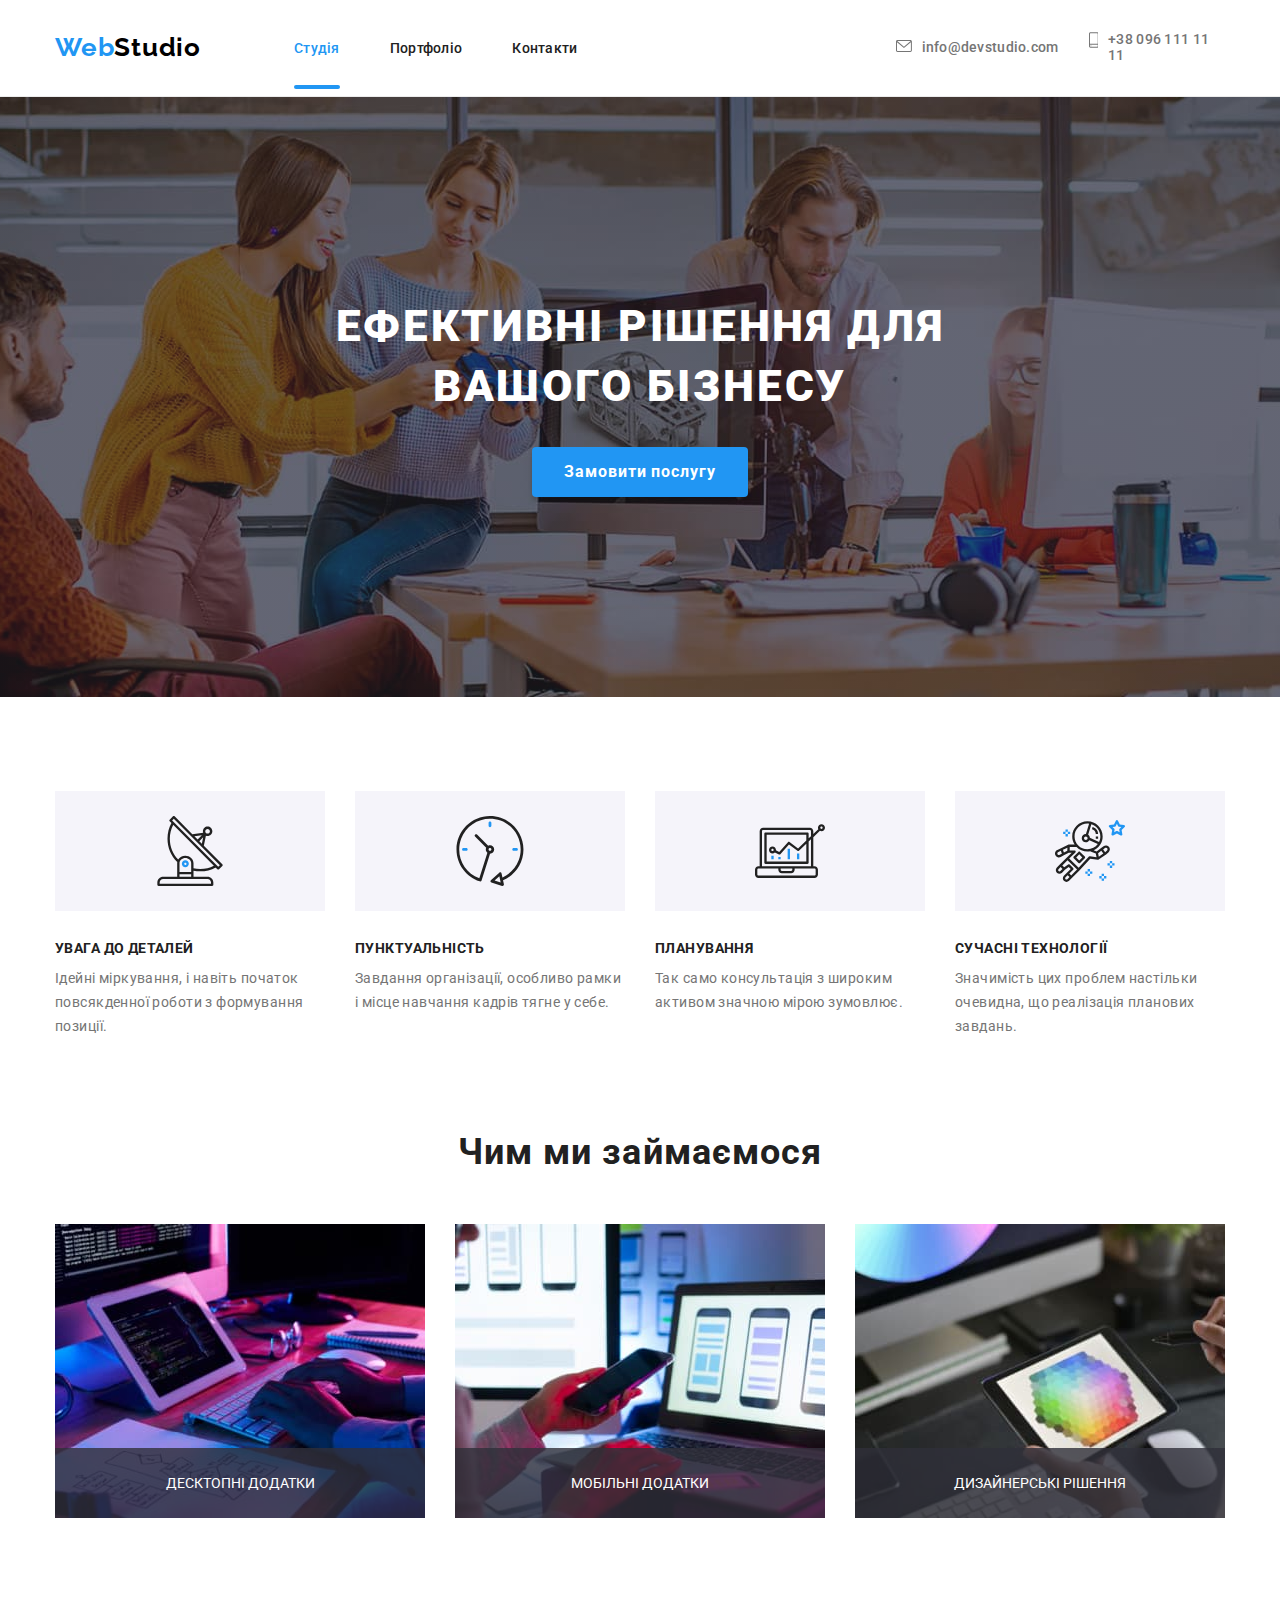
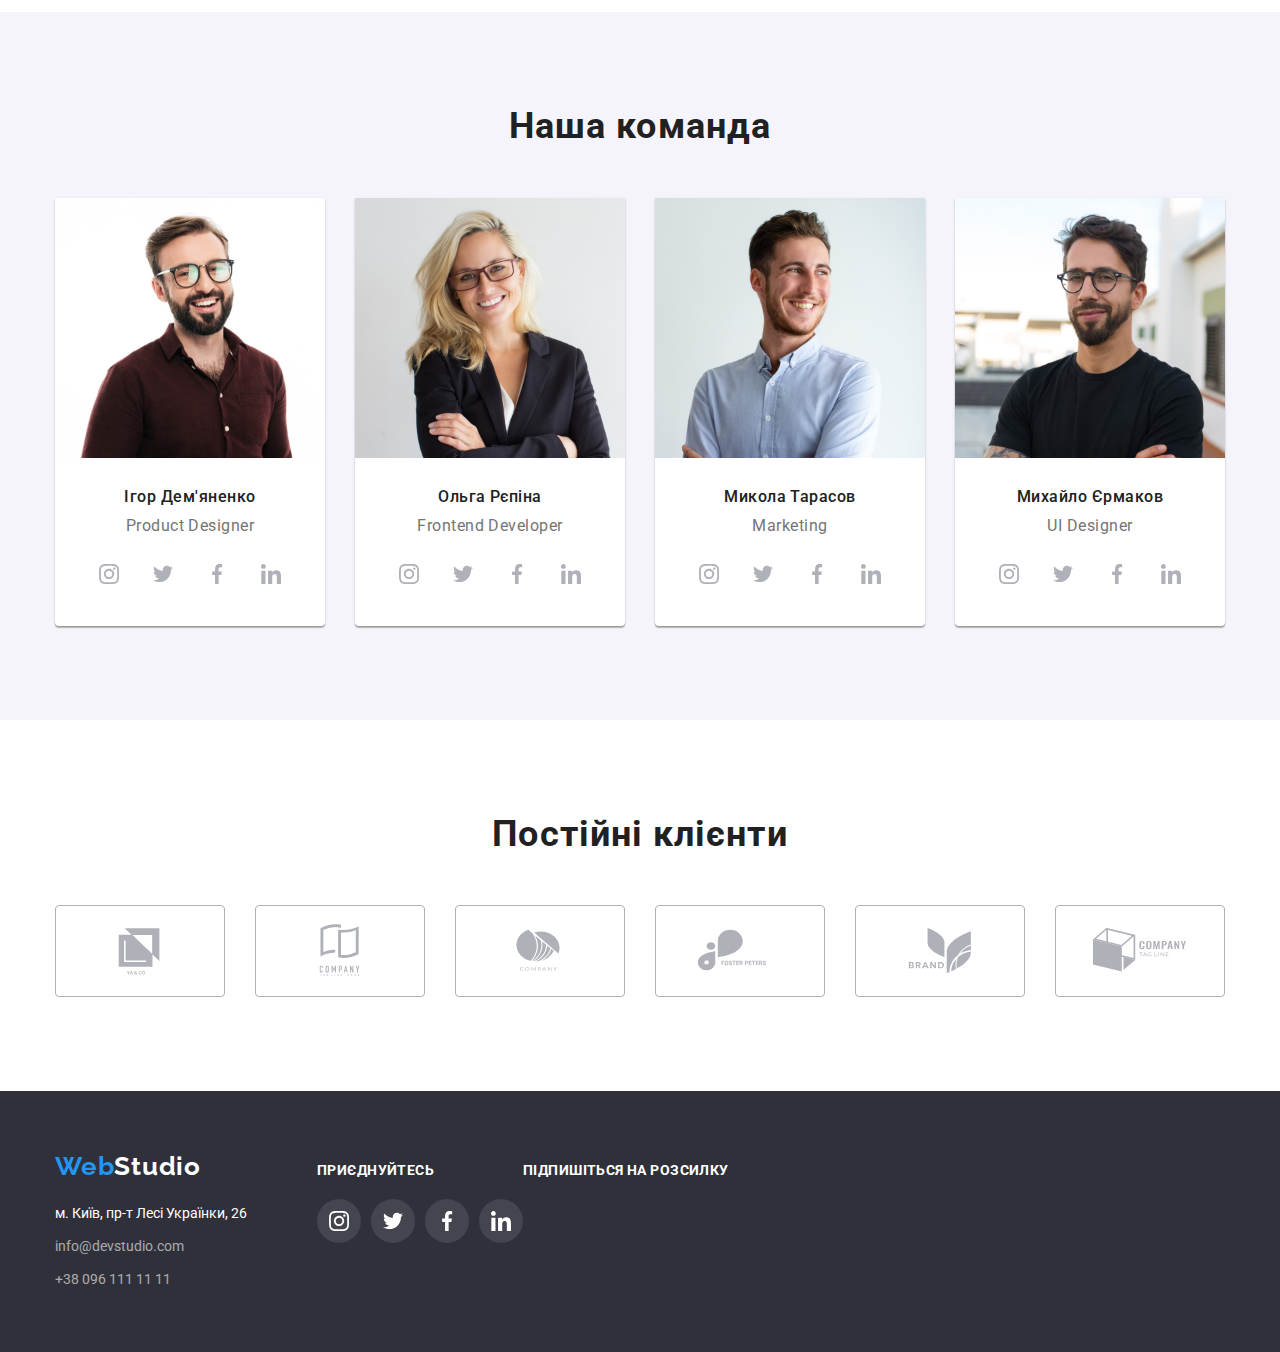
==== index.html @ 91694347 "Added form" ====
<!DOCTYPE html>
<html lang="en">
<head>
    <meta charset="UTF-8">
    <meta http-equiv="X-UA-Compatible" content="IE=edge">
    <meta name="viewport" content="width=device-width, initial-scale=1.0">
    <title>Document</title>
    <link href="https://fonts.googleapis.com/css2?family=Raleway:wght@700&family=Roboto:wght@400;500;700;900&display=swap" rel="stylesheet">
    <link rel="stylesheet" href="https://cdnjs.cloudflare.com/ajax/libs/modern-normalize/1.1.0/modern-normalize.min.css">
    <link rel="stylesheet" href="./css/styles.css">
</head>
<body>
    <!--Page header-->
    <header class="header">
    <div class="container">
<a class="logo" href="index.html"><span class="logotype" >Web</span>Studio</a>
<nav class="site-nav">
<ul class="list nav">
    <li><a class="link studio current" href="index.html">Студія</a></li>
    <li><a class="link portfolio" href="./portfolio.html">Портфоліо</a></li>
    <li><a class="link contacts" href="#">Контакти</a></li>
</ul> 
</nav>

<ul class="list auth-nav">
    <li class="envelope">
    <a class="item link-mail" href="mailto:info@devstudio.com">
        <svg class="icon-envelope" width="16" height="12">
            <use href="./images/icons.svg#icon-envelope" ></use>
        </svg>
        info@devstudio.com
    </a>    
    </li>

    <li class="smartphone">
        <a class="item link-tel" href="tel:+380961111111">
        <svg class="icon-smartphone" width="10" height="16">
            <use href="./images/icons.svg#icon-smartphone" ></use>
        </svg>
        +38 096 111 11 11
        </a>
    </li>  
</ul> 
    </div>
    </header>

<!--Main-->
<main>
<!--Block hero-->
<section class="section-hero">
<div class="container">
    <div class="hero-wrapper">
<h1 class="title">Ефективні рішення для вашого бізнесу</h1>
<button class="button-hero button" type="button" data-modal-open>Замовити послугу</button>

<div class="backdrop is-hidden" data-modal>
    <div class="modal">
        <button class="close-modal" data-modal-close>
        <svg class="icon-close" width="11" height="11">
            <use href="./images/icons.svg#icon-close"></use>
        </svg>
        </button>

        <form class="form-modal">
        <p class="title-modal">Залиште свої дані, ми вам передзвонимо</p>
    <label for="name">Ім'я</label>
    <input type="text" name="name" id="name">

    <label for="phone">Телефон</label>
    <input type="tel" name="phone" id="phone">

    <label for="mail">Пошта</label>
    <input type="email" name="mail" id="mail">

    <label for="comment">Коментар</label>
    <textarea name="comment" id="comment" placeholder="Введіть текст"></textarea>

    <div class="checkbox">
    <input class="checkbox-mark" type="checkbox" name="agreement" id="agreement">
    <label class="checkbox-label" for="agreement">Погоджуюся з розсилкою та приймаю <a href="#">Умови договору</a></label>
    </div>

        <button class="button-modal" type="submit">Відправити</button>
        </form>
    </div>
</div>

    </div>
</div>
</section>

<!--Сriterion-->
<section class="section-criterion section">
    <div class="container">
<h2 class="subject hide">Критерії ведення ефективного бізнесу</h2>

<ul class="list flex criterion">
<li class="criterion-list">
    <div class="criterion-icons">
        <svg class="icon-antenna" width="70" height="70">
            <use href="./images/icons.svg#icon-antenna"></use>
        </svg>
    </div>
 <h3 class="heading">УВАГА ДО ДЕТАЛЕЙ</h3>
 <p class="heading-text">Ідейні міркування, і навіть початок повсякденної роботи з формування позиції.</p>
</li>

<li>
    <div class="criterion-icons">
        <svg class="icon-clock" width="70" height="70">
            <use href="./images/icons.svg#icon-clock"></use>
        </svg>
    </div>
 <h3 class="heading">ПУНКТУАЛЬНІСТЬ</h3>
 <p class="heading-text">Завдання організації, особливо рамки і місце навчання кадрів тягне у себе.</p>
</li>

<li>
    <div class="criterion-icons">
        <svg class="icon-diagram" width="70" height="70">
            <use href="./images/icons.svg#icon-diagram"></use>
        </svg>
    </div>
 <h3 class="heading">ПЛАНУВАННЯ</h3>
 <p class="heading-text">Так само консультація з широким активом значною мірою зумовлює.</p>
</li>

<li>
    <div class="criterion-icons">
        <svg class="icon-astronaut" width="70" height="70">
            <use href="./images/icons.svg#icon-astronaut"></use>
        </svg>
    </div>
 <h3 class="heading">СУЧАСНІ ТЕХНОЛОГІЇ</h3>
 <p class="heading-text">Значимість цих проблем настільки очевидна, що реалізація планових завдань.</p>
</li>
</ul>
    </div>
</section>

<!--Function-->
<section class="function-section section">
    <div class="container function">
<h2 class="caption">Чим ми займаємося</h2>
<ul class="list flex">
<li class="function-item">
<img class="card" src="./images/img1.jpg" alt="Someone is typing on the keyboard with both hands" width="370" height="294">
<p class="function-text">Десктопні додатки</p>
</li>

<li class="function-item">
<img class="card" src="./images/img2.jpg" alt="Someone is holding a phone in his left hand" width="370" height="294">
<p class="function-text">Мобільні додатки</p>
</li>

<li class="function-item">
<img class="card" src="./images/img3.jpg" alt="Someone is holding a map-board in his left hand, and a pen in his right hand" width="370" height="294">
<p class="function-text">Дизайнерські рішення</p>
</li>
</ul>
    </div>
</section>

<!--Command-->
<section class="section-command section">
    <div class="container">
<h2 class="caption">Наша команда</h2> 
<ul class="list flex ">
<li class="item border-card">
<img class="card-caption" src="./images/img4.jpg" alt="A smiling man wearing glasses, wearing a dark shirt" width="270" height="260">
    <h3 class="caption-list">Ігор Дем'яненко</h3>
<p class="caption-text">Product Designer</p>
<ul class="networks-list" >
    <li class="network">
        <a class="icon" href="#" target="_blank" rel="noopener noreferrer nofollow" aria-label="Instagram">
        <svg class="icon-instagram" width="20" height="20">
            <use href="./images/icons.svg#icon-instagram"></use>
        </svg>
        </a>
    </li>

    <li class="network">
        <a class="icon" href="#" target="_blank" rel="noopener noreferrer nofollow" aria-label="Twitter">
        <svg class="icon-twitter" width="20" height="20">
            <use href="./images/icons.svg#icon-twitter"></use>
        </svg>
        </a>
    </li>

        <li class="network">
        <a class="icon" href="#" target="_blank" rel="noopener noreferrer nofollow" aria-label="Facebook">
        <svg class="icon-facebook" width="20" height="20">
            <use href="./images/icons.svg#icon-facebook"></use>
        </svg>
        </a>
    </li>

        <li class="network">
        <a class="icon" href="#" target="_blank" rel="noopener noreferrer nofollow" aria-label="Linkedin">
        <svg class="icon-linkedin" width="20" height="20">
            <use href="./images/icons.svg#icon-linkedin"></use>
        </svg>
        </a>
    </li>
</ul>

</li>
<li class="item border-card">
<img class="card-caption" src="./images/img5.jpg" alt="A smiling woman in glasses, wearing a black suit" width="270" height="260">
    <h3 class="caption-list">Ольга Рєпіна</h3>
<p class="caption-text">Frontend Developer</p>
<ul class="networks-list" >
    <li class="network">
        <a class="icon" href="#" target="_blank" rel="noopener noreferrer nofollow" aria-label="Instagram">
        <svg class="icon-instagram" width="20" height="20">
            <use href="./images/icons.svg#icon-instagram"></use>
        </svg>
        </a>
    </li>

    <li class="network">
        <a class="icon" href="#" target="_blank" rel="noopener noreferrer nofollow" aria-label="Twitter">
        <svg class="icon-twitter" width="20" height="20">
            <use href="./images/icons.svg#icon-twitter"></use>
        </svg>
        </a>
    </li>

        <li class="network">
        <a class="icon" href="#" target="_blank" rel="noopener noreferrer nofollow" aria-label="Facebook">
        <svg class="icon-facebook" width="20" height="20">
            <use href="./images/icons.svg#icon-facebook"></use>
        </svg>
        </a>
    </li>

        <li class="network">
        <a class="icon" href="#" target="_blank" rel="noopener noreferrer nofollow" aria-label="Linkedin">
        <svg class="icon-linkedin" width="20" height="20">
            <use href="./images/icons.svg#icon-linkedin"></use>
        </svg>
        </a>
    </li>
</ul>
</li>

<li class="item border-card">
<img class="card-caption" src="./images/img6.jpg" alt="A smiling man wearing a light shirt" width="270" height="260">
    <h3 class="caption-list">Микола Тарасов</h3>
<p class="caption-text">Marketing</p>
<ul class="networks-list" >
    <li class="network">
        <a class="icon" href="#" target="_blank" rel="noopener noreferrer nofollow" aria-label="Instagram">
        <svg class="icon-instagram" width="20" height="20">
            <use href="./images/icons.svg#icon-instagram"></use>
        </svg>
        </a>
    </li>

    <li class="network">
        <a class="icon" href="#" target="_blank" rel="noopener noreferrer nofollow" aria-label="Twitter">
        <svg class="icon-twitter" width="20" height="20">
            <use href="./images/icons.svg#icon-twitter"></use>
        </svg>
        </a>
    </li>

        <li class="network">
        <a class="icon" href="#" target="_blank" rel="noopener noreferrer nofollow" aria-label="Facebook">
        <svg class="icon-facebook" width="20" height="20">
            <use href="./images/icons.svg#icon-facebook"></use>
        </svg>
        </a>
    </li>

        <li class="network">
        <a class="icon" href="#" target="_blank" rel="noopener noreferrer nofollow" aria-label="Linkedin">
        <svg class="icon-linkedin" width="20" height="20">
            <use href="./images/icons.svg#icon-linkedin"></use>
        </svg>
        </a>
    </li>
</ul>
</li>

<li class="item border-card">
<img class="card-caption" src="./images/img7.jpg" alt="A smiling man in glasses, wearing a dark T-shirt" width="270" height="260">
    <h3 class="caption-list">Михайло Єрмаков</h3>
<p class="caption-text">UI Designer</p>
<ul class="networks-list" >
    <li class="network">
        <a class="icon" href="#" target="_blank" rel="noopener noreferrer nofollow" aria-label="Instagram">
        <svg class="icon-instagram" width="20" height="20">
            <use href="./images/icons.svg#icon-instagram"></use>
        </svg>
        </a>
    </li>

    <li class="network">
        <a class="icon" href="#" target="_blank" rel="noopener noreferrer nofollow" aria-label="Twitter">
        <svg class="icon-twitter" width="20" height="20">
            <use href="./images/icons.svg#icon-twitter"></use>
        </svg>
        </a>
    </li>

        <li class="network">
        <a class="icon" href="#" target="_blank" rel="noopener noreferrer nofollow" aria-label="Facebook">
        <svg class="icon-facebook" width="20" height="20">
            <use href="./images/icons.svg#icon-facebook"></use>
        </svg>
        </a>
    </li>

        <li class="network">
        <a class="icon" href="#" target="_blank" rel="noopener noreferrer nofollow" aria-label="Linkedin">
        <svg class="icon-linkedin" width="20" height="20">
            <use href="./images/icons.svg#icon-linkedin"></use>
        </svg>
        </a>
    </li>
</ul>
</li>
</ul>
    </div>
</section>

<!-- Clients -->
<section class="section-clients section">
    <div class="container">
        <h2 class="caption">Постійні клієнти</h2>
        <ul class="clients-list">
            <li class="clients-item">
                <a href="#" class="clients" target="_blank" rel="noopener noreferrer nofollow" aria-label="Logo">
        <svg class="Logo1" width="106" height="60">
            <use href="./images/icons.svg#icon-Logo1"></use>
        </svg>
                </a>
            </li>

            <li class="clients-item">
                <a href="#" class="clients" target="_blank" rel="noopener noreferrer nofollow" aria-label="Logo">
        <svg class="Logo2" width="106" height="60">
            <use href="./images/icons.svg#icon-Logo2"></use>
        </svg>
                </a>
            </li>

            <li class="clients-item">
                <a href="#" class="clients" target="_blank" rel="noopener noreferrer nofollow" aria-label="Logo">
        <svg class="Logo2" width="106" height="60">
            <use href="./images/icons.svg#icon-Logo3"></use>
        </svg>
                </a>
            </li>

            <li class="clients-item">
                <a href="#" class="clients" target="_blank" rel="noopener noreferrer nofollow" aria-label="Logo">
        <svg class="Logo4" width="106" height="60">
            <use href="./images/icons.svg#icon-Logo4"></use>
        </svg>
                </a>
            </li>

            <li class="clients-item">
                <a href="#" class="clients" target="_blank" rel="noopener noreferrer nofollow" aria-label="Logo">
        <svg class="Logo5" width="106" height="60">
            <use href="./images/icons.svg#icon-Logo5"></use>
        </svg>
                </a>
            </li>

            <li class="clients-item">
                <a href="#" class="clients" target="_blank" rel="noopener noreferrer nofollow" aria-label="Logo">
        <svg class="Logo6" width="106" height="60">
            <use href="./images/icons.svg#icon-Logo6"></use>
        </svg>
                </a>
            </li>
        </ul>
    </div>
</section>
</main>

<!--Footer-->
<footer class="footer">
    <div class="container">
        <div class="info">
    <a class="logo-footer" href="index.html"><span class="logotype">Web</span>Studio</a>
    <ul class="list footer">
<li><a class="link-footer address" href="#" target="_blank" rel="noopener noreferrer nofollow">м. Київ, пр-т Лесі Українки, 26</a></li>
<li><a class="link-footer" href="#">info@devstudio.com</a></li>
<li><a class="link-footer" href="#">+38 096 111 11 11</a></li>
    </ul>
        </div>

        <div class="footer-networks">
        <p class="text">Приєднуйтесь</p>
        <ul class="networks-list" >
    <li class="network">
        <a class="icon-footer" href="#" target="_blank" rel="noopener noreferrer nofollow" aria-label="Instagram">
        <svg class="icon-instagram" width="20" height="20">
            <use href="./images/icons.svg#icon-instagram"></use>
        </svg>
        </a>
    </li>

    <li class="network">
        <a class="icon-footer" href="#" target="_blank" rel="noopener noreferrer nofollow" aria-label="Twitter">
        <svg class="icon-twitter" width="20" height="20">
            <use href="./images/icons.svg#icon-twitter"></use>
        </svg>
        </a>
    </li>

    <li class="network">
        <a class="icon-footer" href="#" target="_blank" rel="noopener noreferrer nofollow" aria-label="Facebook">
        <svg class="icon-facebook" width="20" height="20">
            <use href="./images/icons.svg#icon-facebook"></use>
        </svg>
        </a>
    </li>

    <li class="network">
        <a class="icon-footer" href="#" target="_blank" rel="noopener noreferrer nofollow" aria-label="Linkedin">
        <svg class="icon-linkedin" width="20" height="20">
            <use href="./images/icons.svg#icon-linkedin"></use>
        </svg>
        </a>
    </li>
</ul>
        </div>

        <div class="footer-form">
        <p class="text">Підпишіться на розсилку</p>
        </div>

    </div>
</footer>
<script src="./js/modal.js"></script>

</body>
</html>
---- css/styles.css ----
:root {
  --main-font: 'Roboto', sans-serif;
  --secondary-font: 'Raleway', sans-serif;
  --main-color: #212121;
  --secondary-color: #757575;
  --third-color: #F5F4FA;
  --fourth-color: #F5F5F5;;
  --accent-color: #ffffff;
  --adress-color: rgba(255, 255, 255, 0.6);
  --nav-color: #2196f3;
  --icons-color: #AFB1B8;
}

body {
  margin: 0;
  color: var(--main-color);
  font-family: var(--main-font);
}

h1,
h2,
h3,
h4,
h5,
h6 {
  margin: 0;
}

p {
  margin: 0;
}

ul {
  list-style: none;
  padding: 0;
  margin: 0;
}

a {
  text-decoration: none;
  color: inherit;
}

address {
  font-style: normal;
}

img {
  display: block;
  max-width: 100%;
  height: auto;
}

button {
  font-family: inherit;
  padding: 0;
  margin: 0;
  border: 0;
}

.hide {
  position: absolute;
  white-space: nowrap;
  width: 1px;
  height: 1px;
  overflow: hidden;
  border: 0;
  padding: 0;
  clip: rect(0 0 0 0);
  clip-path: inset(50%);
  margin: -1px;
}

.section {
  padding-top: 94px;
  padding-bottom: 94px;
}

.container {
  width: 1200px;
  margin: 0 auto;
  padding: 0 15px;
}

.logotype,
.link-footer:hover,
.link-footer:focus,
.link-footer.address:hover,
.link-footer.address:focus,
.link.studio.current,
.link.portfolio.current {
  color: var(--nav-color);
}

.heading-text,
.caption-text {
  color: var(--secondary-color);
}

.title,
.logo-footer {
  color: var(--accent-color);
}

.section-hero,
.footer {
  background-color: #2f303a;
}

.section-criterion,
.function-section {
  background-color: var(--accent-color);
}

.section-command,
.container.color {
  background-color: var(--third-color);
}

.subject,
.caption {
  font-weight: 700;
  font-size: 36px;
  line-height: 1.16;
  text-align: center;
  letter-spacing: 0.03em;
}

.button.current {
  color: var(--accent-color);
  background-color: var(--nav-color);
}

.button {
  display: inline-block;
  border: none;
  cursor: pointer;
}

.flex li:not(:last-child) {
  margin-right: 30px;
}

/* HEADER */
.header {
  border-bottom: 1px solid #ECECEC;
  background-color: var(--accent-color)
}

.header .container {
  display: flex;
  align-items: center;
}

.logo {
  margin-right: 93px;
  padding-top: 24px;
  padding-bottom: 24px;
  color: #000000;
  font-family: var(--secondary-font);
  font-weight: 700;
  font-size: 26px;
  line-height: 1.19;
  letter-spacing: 0.03em;
}

.studio,
.portfolio,
.contacts,
.link-mail,
.link-tel {
  font-weight: 500;
  font-size: 14px;
  line-height: 1.14;
  letter-spacing: 0.02em;

  transition-property: color;
  transition-duration: 250ms;
  transition-timing-function: cubic-bezier(0.4, 0, 0.2, 1);
}

.studio,
.portfolio,
.contacts {
  position: relative;
  padding-bottom: 28px;
}

.studio:hover,
.studio:focus,
.portfolio:hover,
.portfolio:focus,
.contacts:hover,
.contacts:focus {
  color: var(--nav-color);
}

.nav {
  display: flex;
  margin-right: 318px;
  padding-top: 32px;
  padding-bottom: 32px;
}

.nav li:not(:last-child) {
  margin-right: 50px;
}

.auth-nav {
  display: flex;
  padding-top: 32px;
  padding-bottom: 32px;
}

.auth-nav li:not(:last-child) {
  margin-right: 30px;
}

.envelope,
.smartphone {
  display: flex;
  align-items: center;
  justify-content: center;
  color: var(--secondary-color);
}

.envelope {
  margin-right: 30px;
}

.icon-envelope {
  margin-right: 10px;
  padding: 0;
  fill: currentColor;
}

.icon-smartphone {
  margin-right: 10px;
  padding: 0;
  fill: currentColor;
}

.link-mail,
.link-tel {
  display: flex;
}

.envelope a:hover,
.smartphone a:hover, 
.envelope a:focus,
.smartphone a:focus {
  color: var(--nav-color);
  fill: #2196f3;
}

.studio::after,
.portfolio::after {
  position: absolute;
  content: "";
  width: 0;
  height: 4px;
  left: 0;
  bottom: 0;
  margin-bottom: -5px;
  border-radius: 4px;
  background-color: #2196f3;

  transition-property: color;
  transition-duration: 250ms;
  transition-timing-function: cubic-bezier(0.4, 0, 0.2, 1);
}

.studio:hover .studio::after,
.studio:focus .studio::after,
.portfolio:hover .portfolio::after,
.portfolio:focus .portfolio::after {
  width: 100%;
}

.current::after {
  width: 100%;
}

/* HERO */
.section-hero {
  margin-right: auto;
  margin-left: auto;
  padding-top: 200px;
  padding-bottom: 200px;
  text-align: center;
  background-image: linear-gradient(
  rgba(47, 48, 58, 0.4),
  rgba(47, 48, 58, 0.4)),
  url('../images/hero-Img.jpg');
  background-repeat: no-repeat;
  background-position: center;
  background-size: cover;
}

.hero-wrapper {
  margin: 0 auto;
  max-width: 696px;
}

.title {
  margin-bottom: 30px;
  text-align: center;
  font-weight: 900;
  font-size: 44px;
  line-height: 1.36;
  text-transform: uppercase;
  letter-spacing: 0.06em;
}

.button-hero {
  padding: 10px 32px;
  border-radius: 4px;
  color: var(--accent-color);
  background-color: var(--nav-color);
  box-shadow: 0px 4px 4px rgba(0, 0, 0, 0.15);
  font-weight: 700;
  font-size: 16px;
  line-height: 1.9;
  text-align: center;
  letter-spacing: 0.06em;

  transition-property: color, background-color;
  transition-duration: 250ms, 250ms;
  transition-timing-function: cubic-bezier(0.4, 0, 0.2, 1), cubic-bezier(0.4, 0, 0.2, 1);
}

.button-hero:hover,
.button-hero:focus {
  color: var(--main-color);
  background-color: var(--third-color);
}

.backdrop {
  position: fixed;
  top: 0;
  right: 0;
  bottom: 0;
  left: 0;
  width: 100%;
  height: 100%;
  background-color: rgba(0, 0, 0, 0.2);
  opacity: 1;
  visibility: visible;
  transition: opacity 250ms linear, visibility 250ms linear;
  z-index: 1;
}

.backdrop.is-hidden {
  opacity: 0;
  visibility: hidden;
  pointer-events: none;
}

.modal {
  position: absolute;
  top: 50%;
  left: 50%;
  min-width: 528px;
  min-height: 581px;
  background-color: var(--accent-color);
  transform: translate(-50%, -50%) scale(1);
  transition: transform 250ms linear;
}

.backdrop.is-hidden .modal {
  transform: translate(-50%, -50%) scale(0.6);
}

.close-modal {
  position: absolute;
  display: flex;
  justify-content: center;
  align-items: center;
  padding: 0;
  top: 8px;
  right: 8px;
  width: 30px;
  height: 30px;
  background-color: inherit;
  border: 1px solid rgba(0, 0, 0, 0.1);
  border-radius: 50%;
  cursor: pointer;
}

/* SECTION-CRITERIOS */
.section-criterion .container,
.flex.criterion {
  display: flex;
}

.heading {
  margin-bottom: 10px;
  font-weight: 700;
  font-size: 14px;
  line-height: 1.14;
  letter-spacing: 0.03em;
  text-transform: uppercase;
}

.heading-text {
  font-size: 14px;
  line-height: 1.7;
  letter-spacing: 0.03em;
}

.criterion-icons {
  display: flex;
  justify-content: center;
  align-items: center;
  width: 270px;
  height: 120px;
  margin-bottom: 30px;
  background-color: var(--third-color);
}

.criterion-list:not(:last-child) {
  margin-right: 30px;
}

/* SECTION-FUNCTIONS */
.function-section {
  padding-top: 0;
}

.function-section .flex {
  display: flex;
}

.card {
  width: 370px;
}

.caption {
  margin-bottom: 50px;  
}

.function-item {
  position: relative;
}

.function-text {
  position: absolute;
  bottom: 0;
  padding-top: 27px;
  padding-bottom: 27px;
  width: 100%;
  height: 70px;

  font-family: var(--main-font);
  font-style: 700;
  font-size: 14px;
  line-height: 16px;
  text-align: center;
  text-transform: uppercase;
  color: var(--accent-color);
  background-color: rgba(47, 48, 58, 0.8);
}

/* SECTION-COMMAND */
.section-command {
  background-color: var(--third-color);
}

.section-command .flex {
  display: flex;
}

.caption-list {
  margin-bottom: 10px;
  font-weight: 500;
  font-size: 16px;
  line-height: 1.18;
  text-align: center;
  letter-spacing: 0.03em;
}

.caption-text,
.caption-list {
  text-align: center;
}

.caption-text {
  margin-bottom: 16px;
  font-size: 16px;
  line-height: 1.18;
  text-align: center;
  letter-spacing: 0.03em;
}

.card-caption {
  display: block;
  margin-bottom: 30px;
}

.border-card {
box-shadow: 0px 1px 3px rgba(0, 0, 0, 0.12), 0px 1px 1px rgba(0, 0, 0, 0.14), 0px 2px 1px rgba(0, 0, 0, 0.2);
border-radius: 0px 0px 4px 4px;
background-color: var(--accent-color);
}

.networks-list {
  display: flex;
  padding-bottom: 30px;
  padding-left: 32px;
  padding-right: 32px;
}

.networks-list li:not(:last-child) {
  margin-right: 10px;
}

.icon {
  display: flex;
  justify-content: center;
  align-items: center;
  border: none;
  padding: 0;
  border-radius: 50%;
  width: 44px;
  height: 44px;
  background-color: var(--accent-color);
  fill: var(--icons-color);

  transition-property: fill, background-color;
  transition-duration: 250ms, 250ms;
  transition-timing-function: cubic-bezier(0.4, 0, 0.2, 1), cubic-bezier(0.4, 0, 0.2, 1);
}

.icon:hover, 
.icon:focus {
  fill: var(--accent-color);
  background-color: var(--nav-color);
}

/* CLIENTS */
.section-clients {
  background-color: var(--accent-color);
}

.clients-list {
  display: flex;
}

.clients {
  display: flex;
  justify-content: center;
  align-items: center;
  border: 1px solid #AFB1B8;
  border-radius: 4px;
  width: 170px;
  height: 92px;
  fill: var(--icons-color);

  transition-property: border-color;
  transition-duration: 250ms;
  transition-timing-function: cubic-bezier(0.4, 0, 0.2, 1);
}

.clients-item:not(:last-child) {
  margin-right: 30px;
}

.Logo1,
.Logo2,
.Logo3,
.Logo4,
.Logo5,
.Logo6 {
  padding: 0;
  width: 106px;
  height: 60px;

  transition-property: fill;
  transition-duration: 250ms;
  transition-timing-function: cubic-bezier(0.4, 0, 0.2, 1);
}

.clients:hover,
.clients:focus {
  fill: var(--nav-color);
  border: 1px solid var(--nav-color);
} 

/* FOOTER */
.footer .container {
  display: flex;
  padding-top: 60px;
  padding-bottom: 60px;
  align-items: baseline;
}

.logo-footer {
  font-family: var(--secondary-font);
  font-weight: 700;
  font-size: 26px;
  line-height: 1.19;
  letter-spacing: 0.03em;
}

.list.footer {
  margin-top: 20px;
}

.list.footer li:not(:last-child) {
  margin-bottom: 9px;
}

.link-footer {
  font-family: var(--main-font);
  color: var(--adress-color);
  font-size: 14px;
  line-height: 1.7;

  transition-property: color;
  transition-duration: 250ms;
  transition-timing-function: cubic-bezier(0.4, 0, 0.2, 1);
}

.link-footer.address {
  color: var(--accent-color);
}

.info {
  margin-right: 70px;
}

.footer-networks .text,
.footer-form .text {
margin-bottom: 20px; 
font-family: 'Roboto';
font-style: normal;
font-weight: 700;
font-size: 14px;
line-height: 1.14;
letter-spacing: 0.03em;
text-transform: uppercase;
color: #FFFFFF;
}

.footer-networks .networks-list {
  padding: 0;
}


.icon-footer {
  display: flex;
  justify-content: center;
  align-items: center;
  border: none;
  padding: 0;
  border-radius: 50%;
  width: 44px;
  height: 44px;
  background-color: rgba(255, 255, 255, 0.1);
  fill: var(--accent-color);

  transition-property: fill, background-color;
  transition-duration: 250ms, 250ms;
  transition-timing-function: cubic-bezier(0.4, 0, 0.2, 1), cubic-bezier(0.4, 0, 0.2, 1);
}

.icon-footer:hover,
.icon-footer:focus {
  fill: var(--accent-color);
  background-color: var(--nav-color);
}

/* PORTFOLIO */
.project-section {
  background-color: var(--accent-color);
}

.list.button-projects {
  display: flex;
  align-items: center;
  justify-content: center;
  margin-bottom: 50px;
}

.button-projects li:not(:last-child) {
  margin-right: 8px;
}

.button-project {
  padding: 6px 22px;
  border-radius: 4px;

  font-weight: 500;
  font-size: 16px;
  line-height: 1.6;
  text-align: center;
  letter-spacing: 0.03em;
  color: var(--main-color);
  background-color: var(--third-color);

  transition-property: color, background-color, box-shadow;
  transition-duration: 250ms, 250ms, 250ms;
  transition-timing-function: cubic-bezier(0.4, 0, 0.2, 1), cubic-bezier(0.4, 0, 0.2, 1), cubic-bezier(0.4, 0, 0.2, 1);
}

.button-project:hover,
.button-project:focus {
  color: var(--accent-color);
  background-color: var(--nav-color);
  box-shadow: 0px 3px 1px rgba(0, 0, 0, 0.1), 0px 1px 2px rgba(0, 0, 0, 0.08), 0px 2px 2px rgba(0, 0, 0, 0.12);
}

.list.projects {
  display: flex;
  flex-wrap: wrap;
  gap: 30px;
}

.list.projects li {
  flex-basis: calc((100% - 60px) / 3);
}

.list.projects li:nth-child(3n) {
  margin-right: 0;
}

.list.projects li:nth-last-child(-n + 3) {
  margin-bottom: 0;
}

.picture {
  display: block;
  width: 370px;
}

.border-picture {
  padding: 19px 23px;
  border: 1px solid #eeeeee;
}

.border-picture {
  border-top: none;
}

.summary {
  font-weight: 700;
  font-size: 18px;
  line-height: 2;
  letter-spacing: 0.06em;
}

.summary-text {
  color: var(--secondary-color);
  font-size: 16px;
  line-height: 1.9;
  letter-spacing: 0.03em;
}

.project {
  transition-property: box-shadow;
  transition-duration: 250ms;
  transition-timing-function: cubic-bezier(0.4, 0, 0.2, 1);
}

.project:hover{
  box-shadow: 0px 1px 1px rgba(0, 0, 0, 0.12), 0px 4px 4px rgba(0, 0, 0, 0.06), 1px 4px 6px rgba(0, 0, 0, 0.16);
}

.card-navigation {
  position: relative;
  overflow: hidden;
}

.picture:hover:after {
  transform: translateY(0);
}

.text-navigation {
  display: flex;
  justify-content: center;
  align-items: center;
  position: absolute;
  top: 0;
  left: 0;
  width: 100%;
  height: 100%;
  bottom: 0;
  background-color: rgba(33, 150, 243, 0.9);
  transform: translateY(100%);

  transition-property: transform;
  transition-duration: 250ms;
  transition-timing-function: cubic-bezier(0.4, 0, 0.2, 1);
}

.project:hover .text-navigation{
  transform: translate(0);
}

.text-navigation .text {
  padding: 63px 24px;
  color: var(--accent-color);
  font-style: normal;
  font-size: 18px;
  line-height: 1.6;
  letter-spacing: 0.03em;
}

.form-modal {
  display: flex;
  flex-direction: column;
  align-items: flex-start;
  padding: 40px;
}

.form-modal [type="text"],
.form-modal [type="tel"],
.form-modal [type="email"] {
  width: 100%;
  margin-bottom: 10px;
}

textarea {
  width: 100%;
  margin-bottom: 10px;
}

.form-modal label {
  margin-bottom: 4px;
}

textarea {
  resize: none;
}

.title-modal {
  margin-bottom: 12px;
  margin-left: auto;
  margin-right: auto;
}

.button-modal {
  margin-left: auto;
  margin-right: auto;
  padding: 10px 32px;
  border-radius: 4px;
  color: var(--accent-color);
  background-color: var(--nav-color);
  box-shadow: 0px 4px 4px rgba(0, 0, 0, 0.15);
  font-weight: 700;
  font-size: 16px;
  line-height: 1.9;
  text-align: center;
  letter-spacing: 0.06em;
}

.checkbox {
  display: flex;
  margin-bottom: 30px;
}

.checkbox-mark {
  width: 16px;
  height: 15px;
  margin-bottom: 0;
  padding: 0;
  margin: 0; 
}

.checkbox-label {
  padding: 0;
  margin: 0; 
}
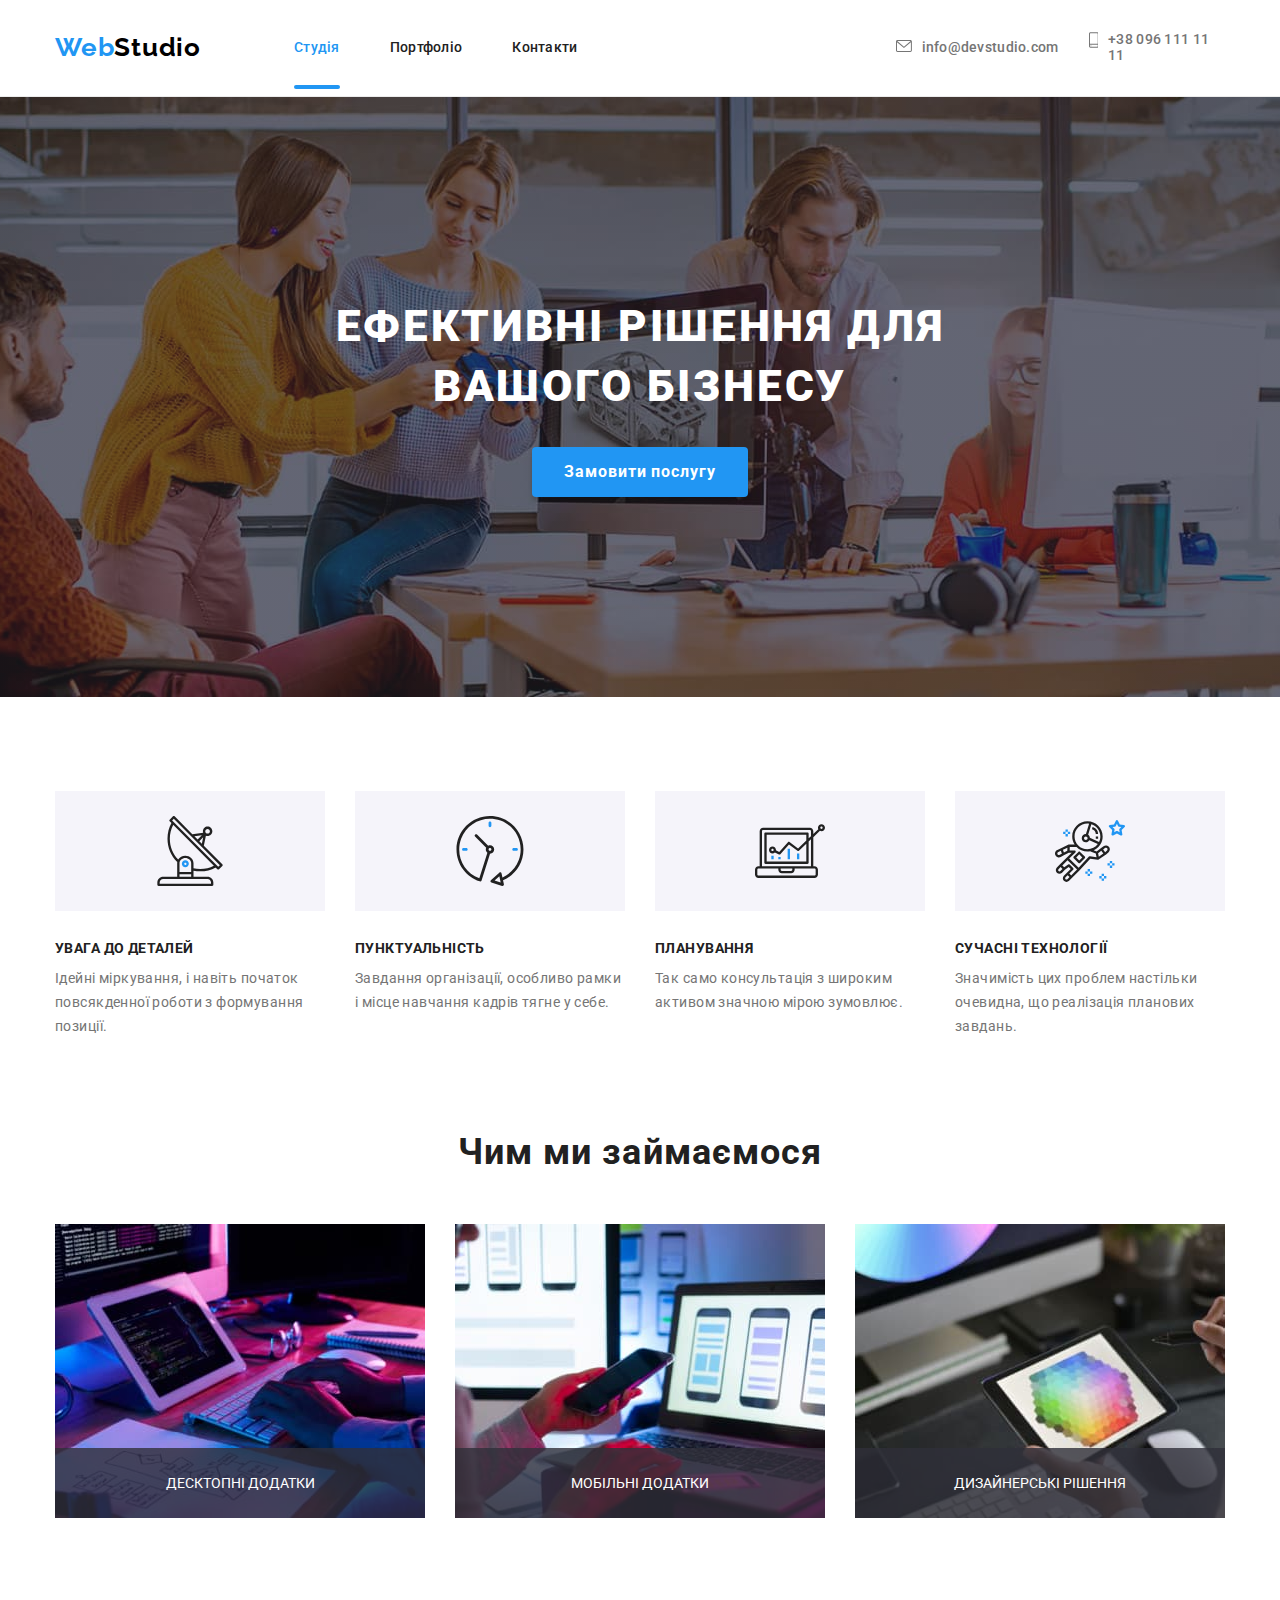
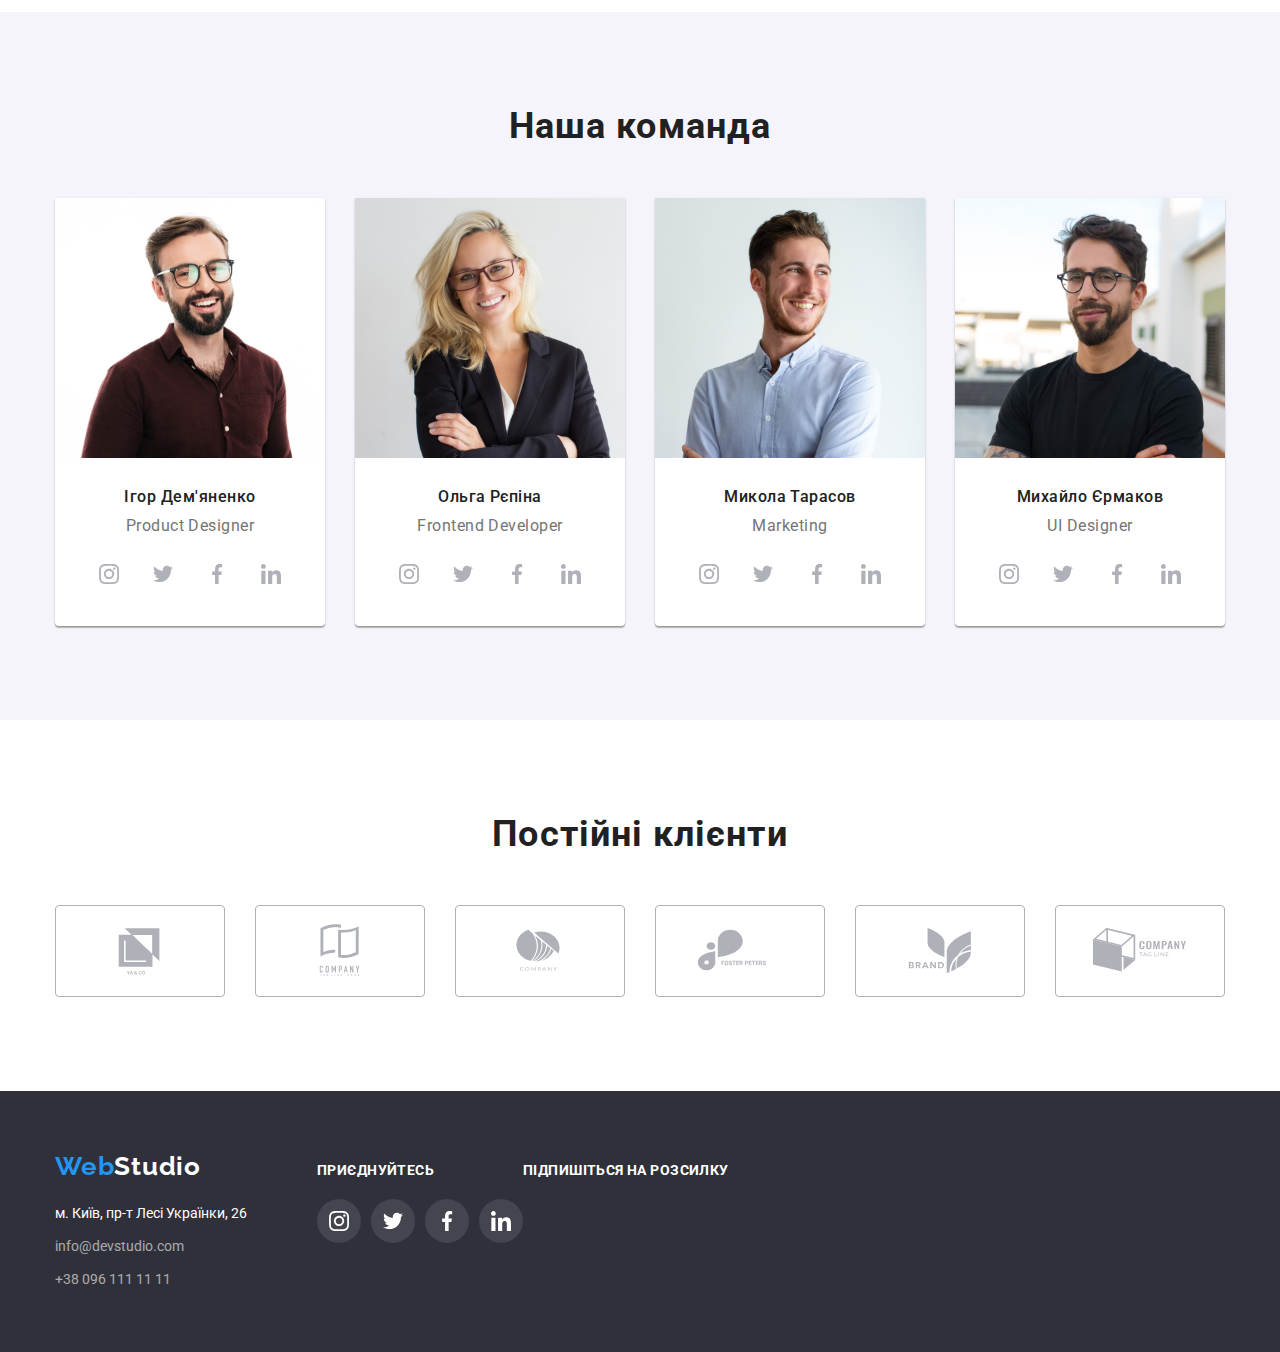
==== commit 2451ce63: "Fixed model" ====
--- a/index.html
+++ b/index.html
@@ -8,18 +8,13 @@
     <link href="https://fonts.googleapis.com/css2?family=Raleway:wght@700&family=Roboto:wght@400;500;700;900&display=swap" rel="stylesheet">
     <link rel="stylesheet" href="https://cdnjs.cloudflare.com/ajax/libs/modern-normalize/1.1.0/modern-normalize.min.css">
     <link rel="stylesheet" href="./css/styles.css">
-</head>
-<body>
-    <!--Page header-->
     <header class="header">
     <div class="container">
 <a class="logo" href="index.html"><span class="logotype" >Web</span>Studio</a>
 <nav class="site-nav">
-<ul class="list nav">
-    <li><a class="link studio current" href="index.html">Студія</a></li>
-    <li><a class="link portfolio" href="./portfolio.html">Портфоліо</a></li>
-    <li><a class="link contacts" href="#">Контакти</a></li>
-</ul> 
+    <a class="link studio current" href="index.html">Студія</a></li>
+    <a class="link portfolio" href="./portfolio.html">Портфоліо</a></li>
+    <a class="link contacts" href="#">Контакти</a></li>
 </nav>
 
 <ul class="list auth-nav">
@@ -61,27 +56,67 @@
         </svg>
         </button>
 
-        <form class="form-modal">
+<form class="form-modal">
+    
         <p class="title-modal">Залиште свої дані, ми вам передзвонимо</p>
-    <label for="name">Ім'я</label>
-    <input type="text" name="name" id="name">
-
-    <label for="phone">Телефон</label>
-    <input type="tel" name="phone" id="phone">
-
-    <label for="mail">Пошта</label>
-    <input type="email" name="mail" id="mail">
-
-    <label for="comment">Коментар</label>
-    <textarea name="comment" id="comment" placeholder="Введіть текст"></textarea>
-
-    <div class="checkbox">
-    <input class="checkbox-mark" type="checkbox" name="agreement" id="agreement">
-    <label class="checkbox-label" for="agreement">Погоджуюся з розсилкою та приймаю <a href="#">Умови договору</a></label>
-    </div>
-
-        <button class="button-modal" type="submit">Відправити</button>
-        </form>
+
+        <label class="lable" for="input-name">
+            <span class="lable-text" >Ім'я</span>
+        </label>
+
+    <div class="field">
+        <input class="field-input" type="text" name="name" required id="input-name">
+        <svg class="field-icon"width="12" height="12">
+            <use href="./images/icons.svg#icon-input-mail"></use>
+        </svg>
+    </div>
+
+        <label class="lable" for="input-phone">
+        <span class="lable-text" >Телефон</span>
+        </label>
+
+    <div class="field">
+        <input class="field-input" type="text" name="phone" required id="input-phone">
+        <svg class="field-icon"width="13" height="13">
+            <use href="./images/icons.svg#icon-input-phone"></use>
+        </svg>
+    </div>
+
+        <label class="lable" for="input-mail">
+        <span class="lable-text" >Телефон</span>
+        </label>
+
+    <div class="field">
+        <input class="field-input" type="text" name="mail" required id="input-mail">
+        <svg class="field-icon"width="15" height="12">
+            <use href="./images/icons.svg#icon-input-name"></use>
+        </svg>
+    </div>
+
+    <label class="lable" for="lable" for="message">
+        <span class="lable-text">Коментар</span>
+    </label>
+    <textarea class="message input" name="comment" id="message" placeholder="Введіть текст"></textarea>
+
+        <label class="privacy">
+            <input class="privacy-input hide" type="checkbox" name="privacy"/>
+
+            <span class="privacy-wrapp">
+              <svg class="privacy-icon" width="11" height="8">
+                <use href="./images/icons.svg#icon-check"></use>
+              </svg>
+            </span>
+
+            <span class="privacy-text">
+              Погоджуюся з розсилкою та приймаю
+              <a class="privacy-link" href="#">Умови договору</a>
+            </span>
+        </label>    
+
+    <button class="button-modal button" type="submit">Відправити</button>
+
+</form>
+
     </div>
 </div>
 
--- a/css/styles.css
+++ b/css/styles.css
@@ -183,7 +183,17 @@
 .portfolio,
 .contacts {
   position: relative;
-  padding-bottom: 28px;
+  padding-top: 32px;
+  padding-bottom: 32px;
+}
+
+.studio,
+.portfolio {
+  margin-right: 50px;
+}
+
+.contacts {
+  margin-right: 318px;
 }
 
 .studio:hover,
@@ -195,21 +205,13 @@
   color: var(--nav-color);
 }
 
-.nav {
-  display: flex;
-  margin-right: 318px;
-  padding-top: 32px;
-  padding-bottom: 32px;
-}
-
-.nav li:not(:last-child) {
-  margin-right: 50px;
+.site-nav {
+  display: flex;
+  align-items: center;
 }
 
 .auth-nav {
   display: flex;
-  padding-top: 32px;
-  padding-bottom: 32px;
 }
 
 .auth-nav li:not(:last-child) {
@@ -243,6 +245,8 @@
 .link-mail,
 .link-tel {
   display: flex;
+  padding-top: 32px;
+  padding-bottom: 32px;
 }
 
 .envelope a:hover,
@@ -261,7 +265,7 @@
   height: 4px;
   left: 0;
   bottom: 0;
-  margin-bottom: -5px;
+  margin-bottom: -1px;
   border-radius: 4px;
   background-color: #2196f3;
 
@@ -280,6 +284,7 @@
 .current::after {
   width: 100%;
 }
+
 
 /* HERO */
 .section-hero {
@@ -387,6 +392,12 @@
   cursor: pointer;
 }
 
+.close-modal:hover,
+.close-modal:focus {
+  fill: var(--nav-color);
+
+}
+
 /* SECTION-CRITERIOS */
 .section-criterion .container,
 .flex.criterion {
@@ -809,40 +820,107 @@
 .form-modal {
   display: flex;
   flex-direction: column;
-  align-items: flex-start;
+  align-items: center;
+  /* align-items: flex-start; */
   padding: 40px;
-}
-
-.form-modal [type="text"],
-.form-modal [type="tel"],
-.form-modal [type="email"] {
-  width: 100%;
-  margin-bottom: 10px;
-}
-
-textarea {
-  width: 100%;
-  margin-bottom: 10px;
-}
-
-.form-modal label {
-  margin-bottom: 4px;
-}
-
-textarea {
-  resize: none;
 }
 
 .title-modal {
   margin-bottom: 12px;
   margin-left: auto;
   margin-right: auto;
+
+  font-family: var(--main-font);
+  font-weight: 700;
+  font-size: 20px;
+  line-height: 1.15;
+  text-align: center;
+  letter-spacing: 0.03em;
+  color:  var(--main-color);
+}
+
+.lable {
+  align-self: flex-start;
+}
+
+.field {
+  position: relative;
+  width: 100%;
+}
+
+.field:hover,
+.field:focus  {
+  fill: #2196f3;
+}
+
+.field-input {
+  width: 100%;
+  margin-bottom: 10px;
+  padding-top: 12px;
+  padding-left: 40px;
+  padding-right: 15px;
+  padding-bottom: 12px;
+  
+  border: 1px solid rgba(33, 33, 33, 0.2);
+  border-radius: 4px;
+  outline: transparent;
+}
+
+.field-input:hover,
+.field-input:focus  {
+  border-color: var(--nav-color);
+}
+
+.field-icon {
+  position: absolute;
+  top: 14px;
+  left: 15px;
+  padding-right: 0;
+}
+
+.lable-text {
+  display: block;
+  margin-bottom: 4px;
+  font-family: var(--main-font);
+  font-weight: 400;
+  font-size: 12px;
+  line-height: 1.16;
+  text-align: left;
+  letter-spacing: 0.01em;
+  color:  var(--secondary-color);
+}
+
+.message {
+  width: 100%;
+  height: 120px;
+  margin-bottom: 20px;
+  padding: 12px 16px;
+  border: 1px solid rgba(33, 33, 33, 0.2);
+  border-radius: 4px;
+  outline: transparent;
+}
+
+.message::placeholder {
+  color: rgba(117, 117, 117, 0.5);
+  font-family: var(--main-font);
+  font-weight: 400;
+  font-size: 12px;
+  line-height: 1.17;
+  text-align: left;
+  letter-spacing: 0.01em;
+}
+
+.message:hover,
+.message:focus {
+  border-color: var(--nav-color);
 }
 
 .button-modal {
+  display: flex;
+  justify-content: center;
   margin-left: auto;
   margin-right: auto;
-  padding: 10px 32px;
+  padding: 10px 52px;
   border-radius: 4px;
   color: var(--accent-color);
   background-color: var(--nav-color);
@@ -854,20 +932,51 @@
   letter-spacing: 0.06em;
 }
 
-.checkbox {
-  display: flex;
+.privacy {
+  display: flex;
+  justify-content: center;
+  align-items: center;
   margin-bottom: 30px;
 }
 
-.checkbox-mark {
+.privacy-wrapp {
+  display: flex;
+  align-items: center;
+  justify-content: center;
   width: 16px;
   height: 15px;
-  margin-bottom: 0;
-  padding: 0;
-  margin: 0; 
-}
-
-.checkbox-label {
-  padding: 0;
-  margin: 0; 
-}+  margin-right: 7px;
+  border: 2px solid var(--main-color);
+  border-radius: 2px;
+  transition: border 250ms cubic-bezier(0.4, 0, 0.2, 1);
+}
+
+.privacy-icon {
+  opacity: 0;
+  fill: var(--accent-color);
+  border-radius: 2px;
+  transition: opacity 250ms cubic-bezier(0.4, 0, 0.2, 1);
+}
+
+.privacy-input:checked + .privacy-wrapp {
+  border: transparent;
+  background-color: var(--nav-color);
+}
+
+.privacy-input:checked + .privacy-wrapp .privacy-icon {
+  opacity: 1;
+}
+
+.privacy-text {
+  font-size: 14px;
+  line-height: 1.9;
+  text-align: center;
+  letter-spacing: 0.03em;
+  color: var(--secondary-color);
+}
+
+.privacy-link {
+  color: var(--nav-color);
+  text-decoration: underline;
+}
+
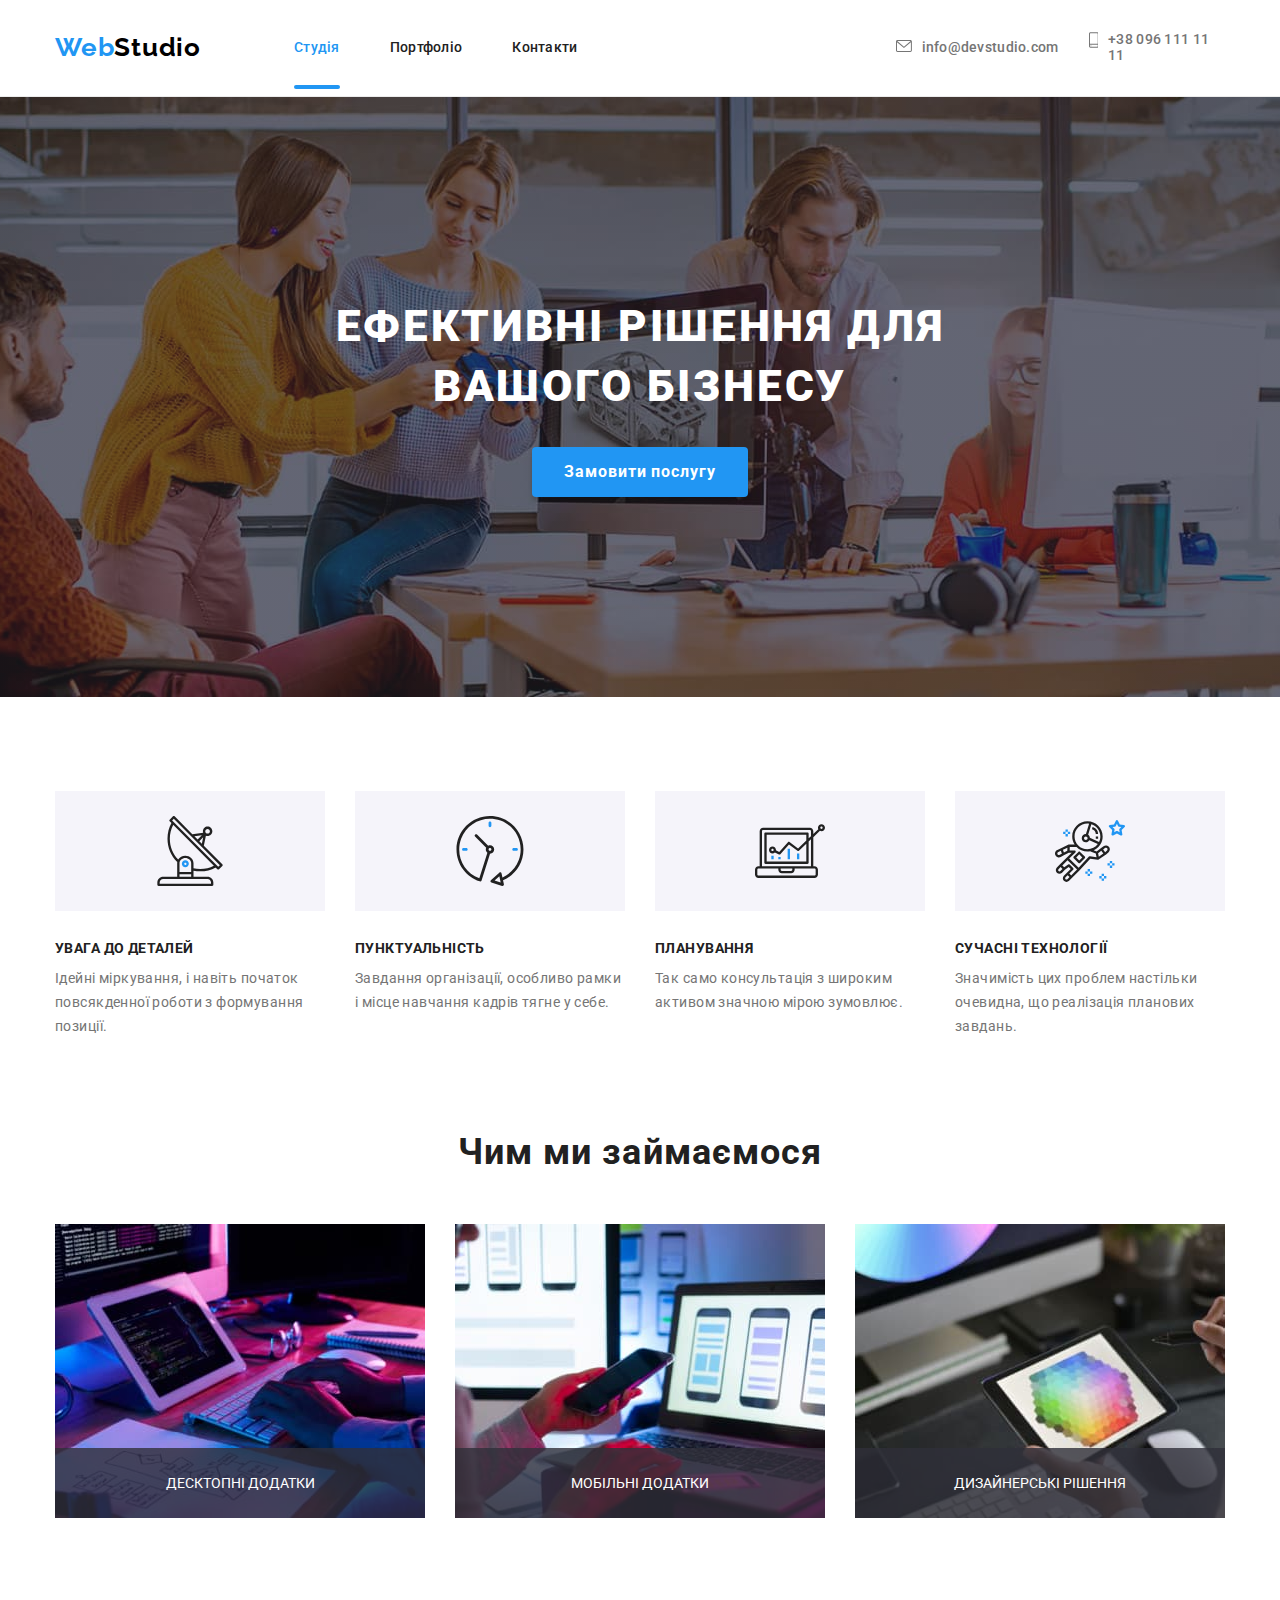
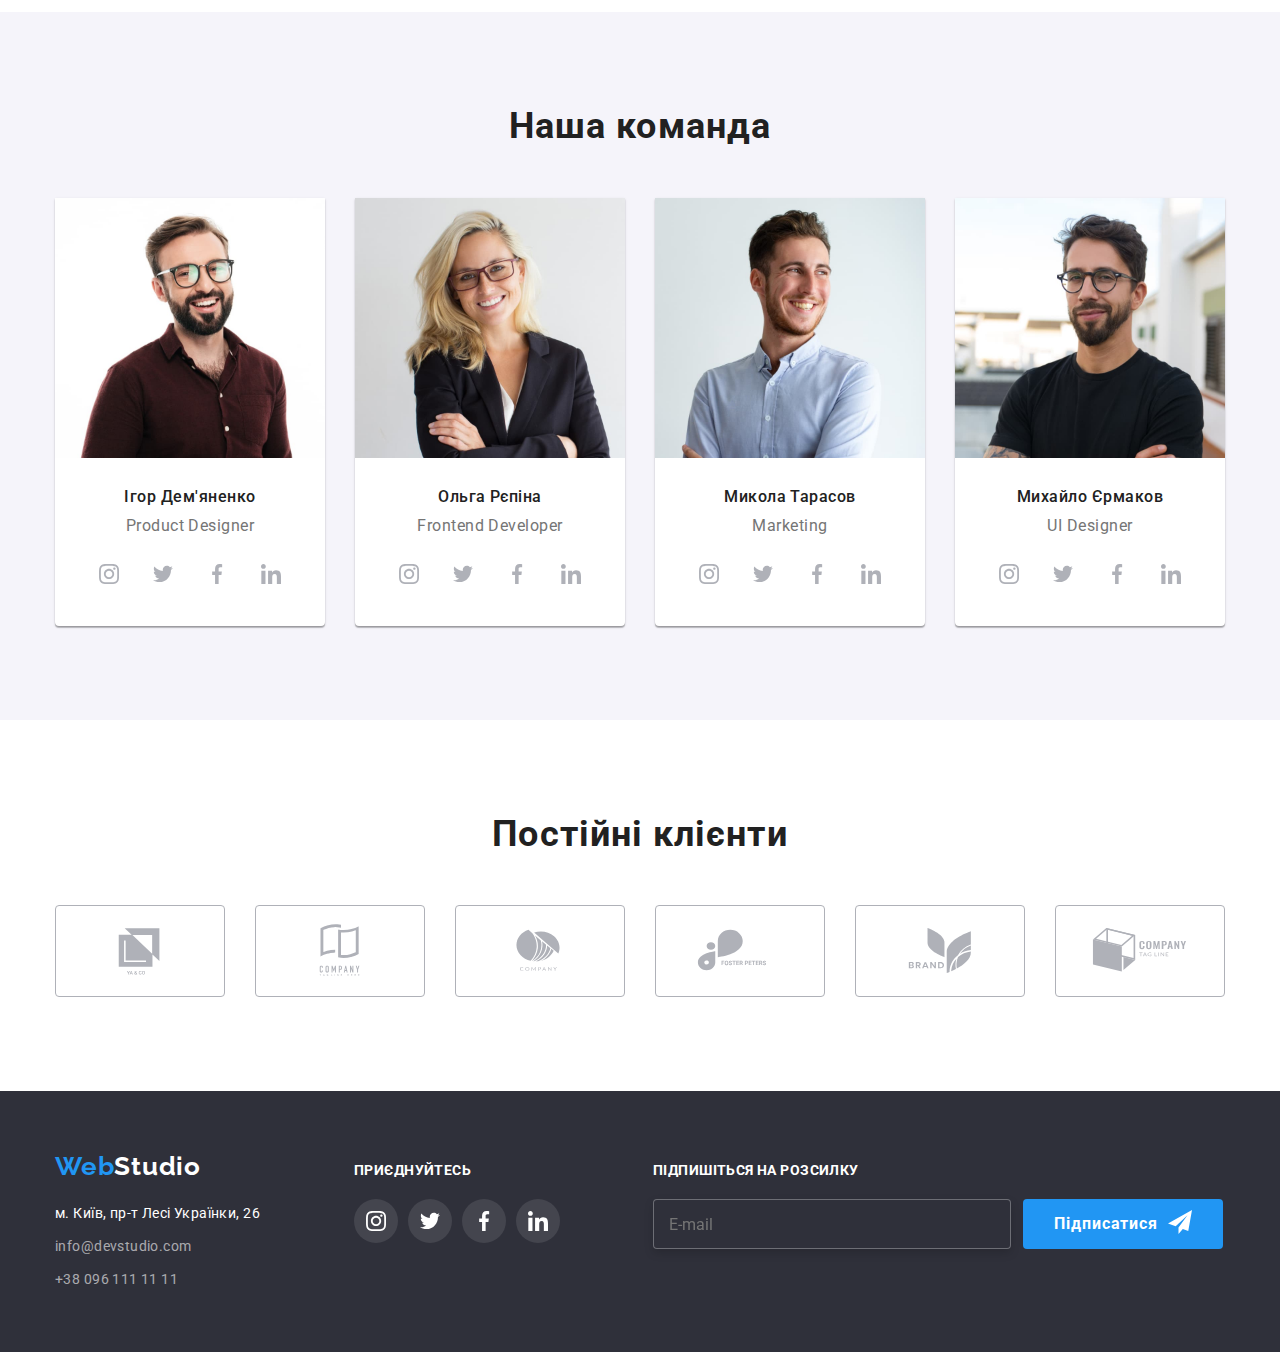
==== commit 6573e741: "Completed" ====
--- a/index.html
+++ b/index.html
@@ -466,11 +466,24 @@
 </ul>
         </div>
 
-        <div class="footer-form">
+        <div class="footer-form">            
+<form class="form">
         <p class="text">Підпишіться на розсилку</p>
+        <input class="footer-input" type="text" placeholder="E-mail" name="mail">
+</form>
+
+<div class="subscription">
+        <button class="button-footer button" type="submit">Підписатися</button>
+    <span class="button-icon">
+        <svg class="icon-send" width="24" height="24">
+            <use href="./images/icons.svg#icon-send"></use>
+        </svg>
+    </span>
+</div>
         </div>
 
     </div>
+</div>
 </footer>
 <script src="./js/modal.js"></script>
 
--- a/css/styles.css
+++ b/css/styles.css
@@ -284,7 +284,6 @@
 .current::after {
   width: 100%;
 }
-
 
 /* HERO */
 .section-hero {
@@ -626,6 +625,7 @@
   color: var(--adress-color);
   font-size: 14px;
   line-height: 1.7;
+  letter-spacing: 0.03em;
 
   transition-property: color;
   transition-duration: 250ms;
@@ -637,13 +637,13 @@
 }
 
 .info {
-  margin-right: 70px;
+  margin-right: 94px;
 }
 
 .footer-networks .text,
 .footer-form .text {
 margin-bottom: 20px; 
-font-family: 'Roboto';
+font-family: var(--main-font);
 font-style: normal;
 font-weight: 700;
 font-size: 14px;
@@ -653,10 +653,13 @@
 color: #FFFFFF;
 }
 
+.footer-networks {
+  margin-right: 93px;
+} 
+
 .footer-networks .networks-list {
   padding: 0;
 }
-
 
 .icon-footer {
   display: flex;
@@ -678,6 +681,67 @@
 .icon-footer:hover,
 .icon-footer:focus {
   fill: var(--accent-color);
+  background-color: var(--nav-color);
+}
+
+.footer-form {
+  display: flex;
+  justify-content: center;
+  align-items: flex-start;
+}
+
+.footer-input {
+  width: 358px;
+  height: 50px;
+  padding: 14px 15px;
+  margin-right: 12px;
+  outline: transparent;
+  border: 1px solid rgba(255, 255, 255, 0.3);
+  filter: drop-shadow(0px 4px 4px rgba(0, 0, 0, 0.15));
+  border-radius: 4px;
+  background-color: #2F303A;;
+}
+
+.footer-input:hover,
+.footer-input:focus {
+  border-color: var(--nav-color);
+}
+
+.form .text {
+  display: block;
+  padding: 0;
+  text-align: left;
+  margin-bottom: 20px; 
+  font-family: var(--main-font);
+  font-style: normal;
+  font-weight: 700;
+  font-size: 14px;
+  line-height: 1.14;
+  letter-spacing: 0.03em;
+  text-transform: uppercase;
+  color: #FFFFFF;
+}
+
+.subscription {
+  display: flex;
+  justify-content: center;
+  align-items: center;
+  align-self: flex-end;
+  border-radius: 4px;
+  background-color: var(--nav-color);
+  box-shadow: box-shadow: 0px 4px 4px rgba(0, 0, 0, 0.15);
+  width: 200px;
+  height: 50px;
+}
+
+.button-footer {
+  margin-right: 10px;
+  font-weight: 700;
+  font-size: 16px;
+  line-height: 1.9;
+  text-align: center;
+  letter-spacing: 0.06em;
+  color: var(--accent-color);
   background-color: var(--nav-color);
 }
 
@@ -821,7 +885,6 @@
   display: flex;
   flex-direction: column;
   align-items: center;
-  /* align-items: flex-start; */
   padding: 40px;
 }
 
@@ -841,11 +904,15 @@
 
 .lable {
   align-self: flex-start;
+  display: block;
+  padding: 0;
+  margin-bottom: 4px;
 }
 
 .field {
   position: relative;
   width: 100%;
+  margin-bottom: 10px;
 }
 
 .field:hover,
@@ -855,7 +922,6 @@
 
 .field-input {
   width: 100%;
-  margin-bottom: 10px;
   padding-top: 12px;
   padding-left: 40px;
   padding-right: 15px;
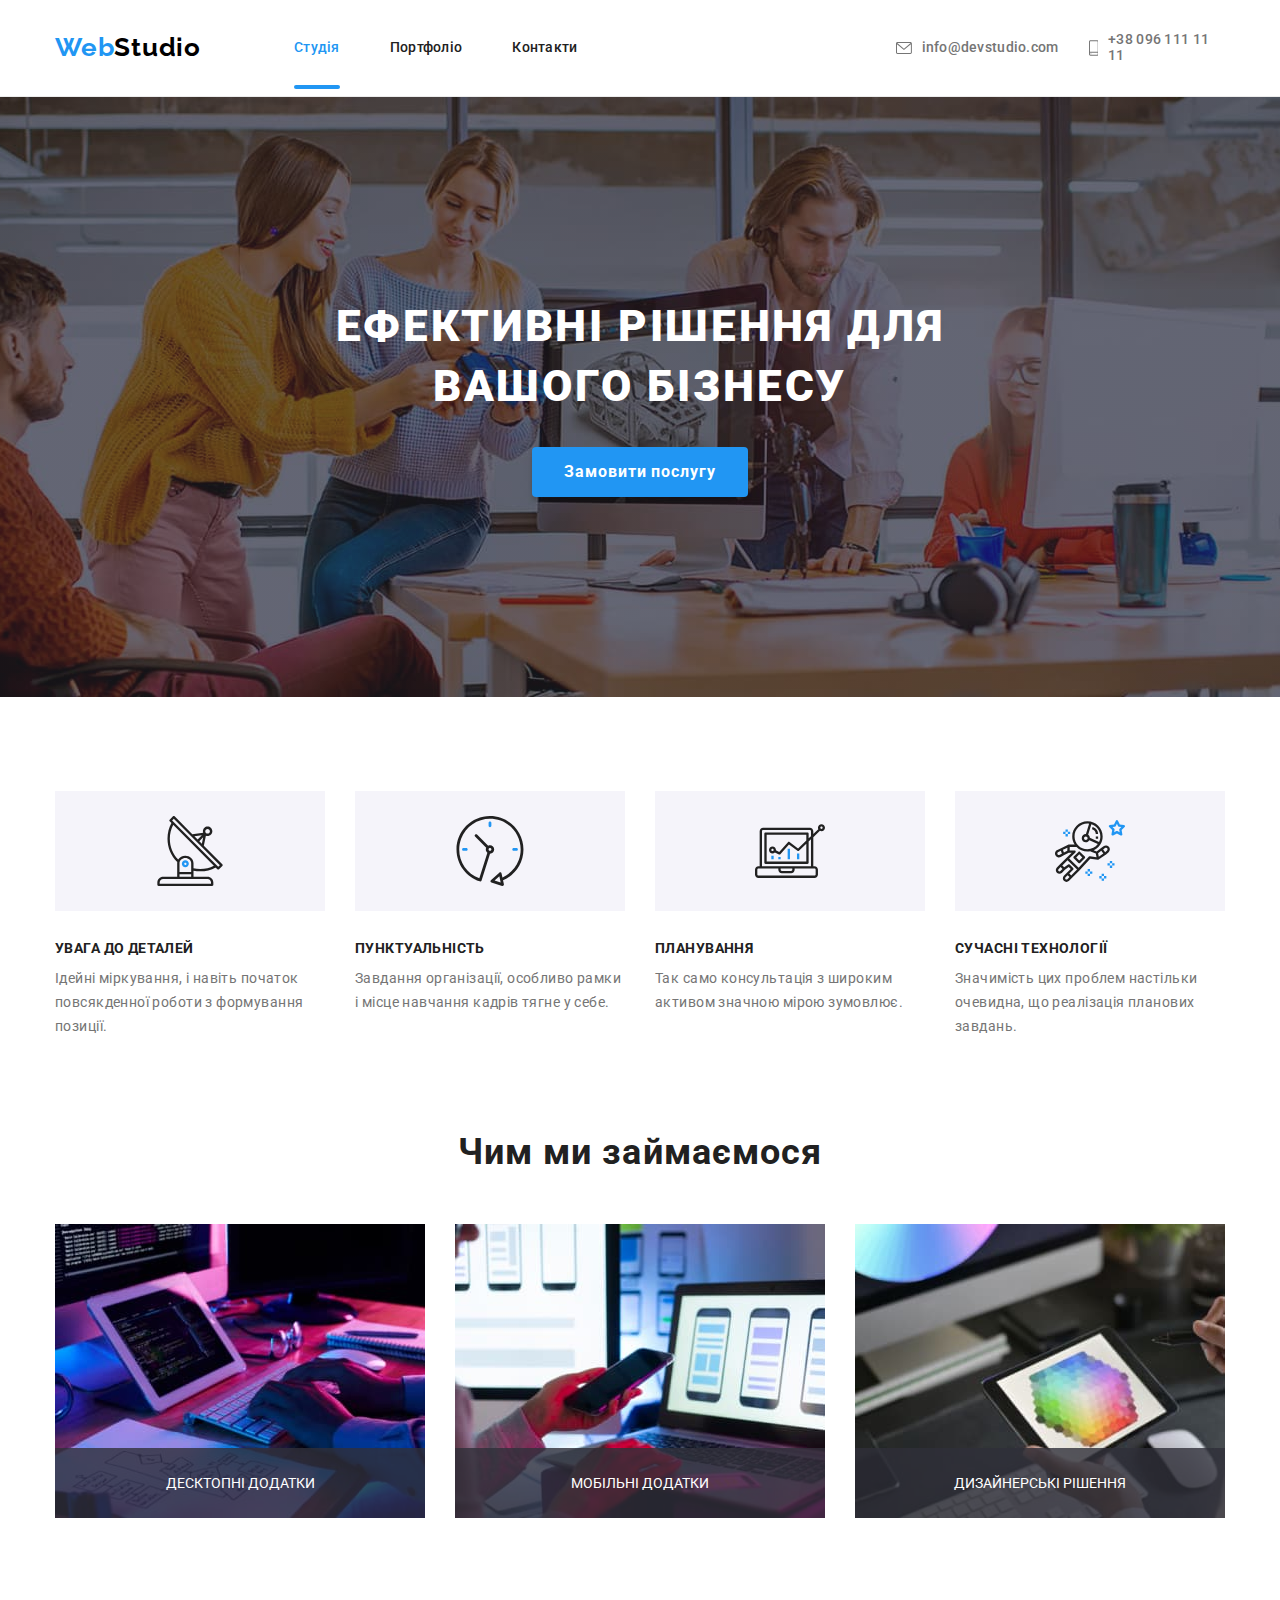
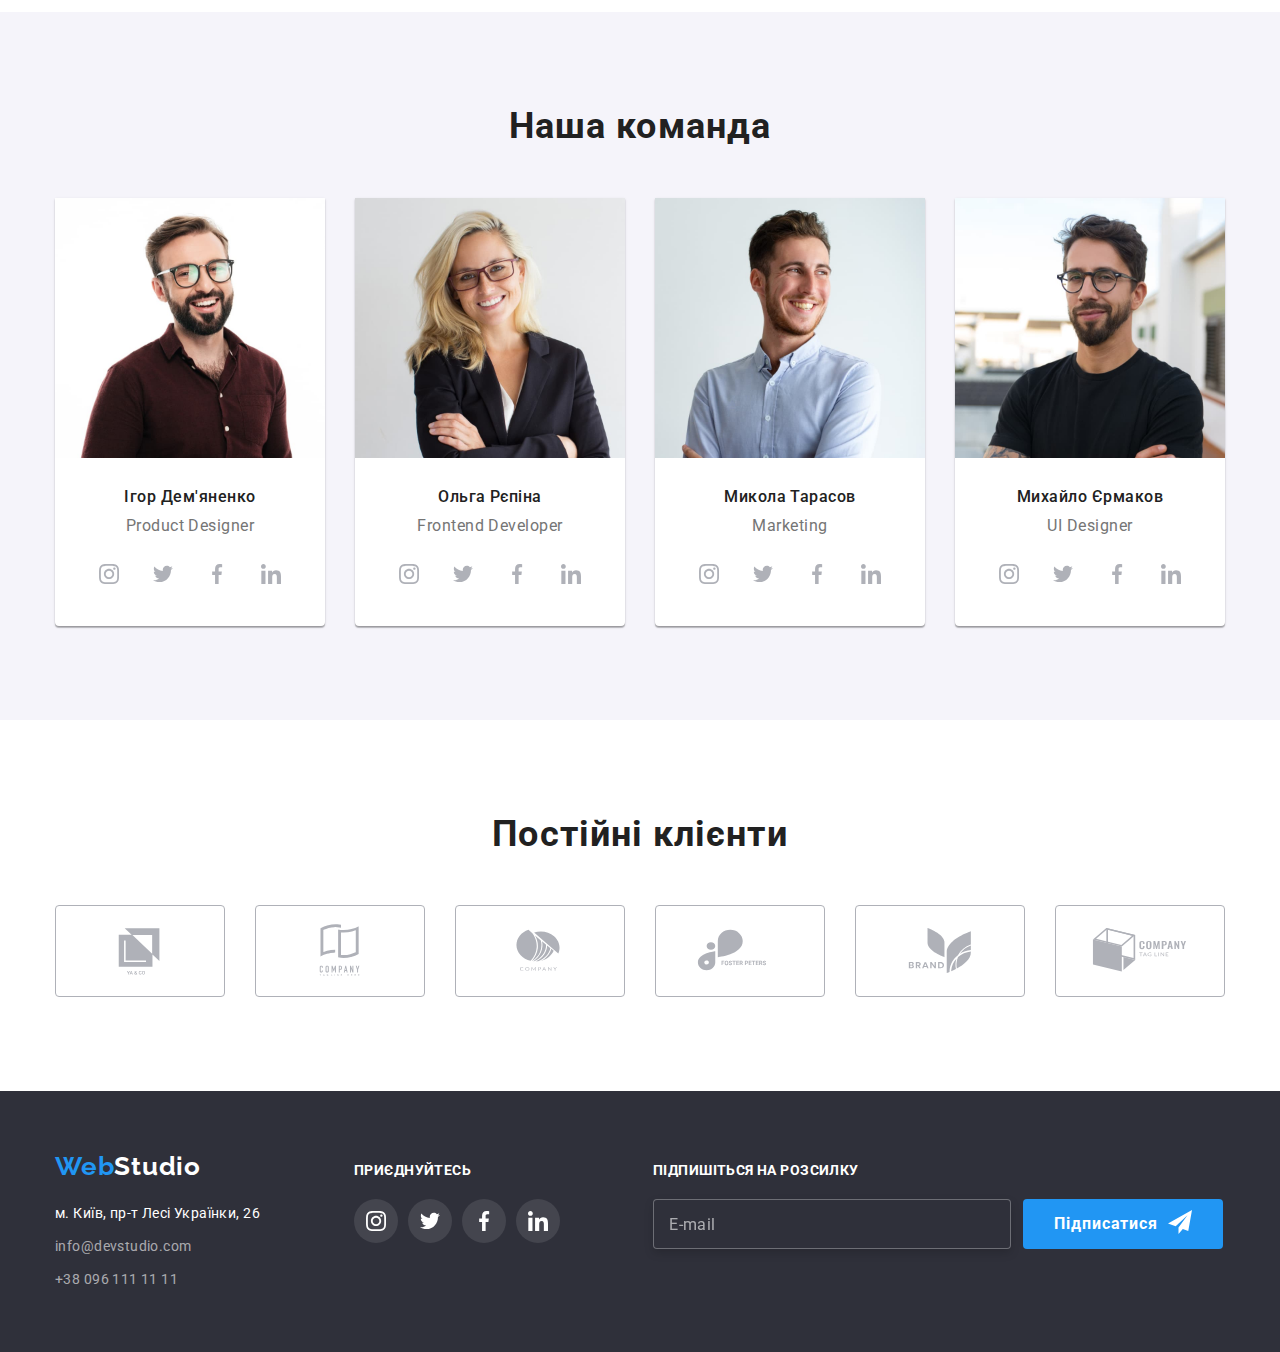
==== commit 3ef545af: "Fixed error" ====
--- a/index.html
+++ b/index.html
@@ -12,9 +12,9 @@
     <div class="container">
 <a class="logo" href="index.html"><span class="logotype" >Web</span>Studio</a>
 <nav class="site-nav">
-    <a class="link studio current" href="index.html">Студія</a></li>
-    <a class="link portfolio" href="./portfolio.html">Портфоліо</a></li>
-    <a class="link contacts" href="#">Контакти</a></li>
+    <a class="link studio current" href="index.html">Студія</a>
+    <a class="link portfolio" href="./portfolio.html">Портфоліо</a>
+    <a class="link contacts" href="#">Контакти</a>
 </nav>
 
 <ul class="list auth-nav">
@@ -60,46 +60,39 @@
     
         <p class="title-modal">Залиште свої дані, ми вам передзвонимо</p>
 
-        <label class="lable" for="input-name">
-            <span class="lable-text" >Ім'я</span>
-        </label>
+        <label class="lable" for="input-name">Ім'я</label>
 
     <div class="field">
         <input class="field-input" type="text" name="name" required id="input-name">
-        <svg class="field-icon"width="12" height="12">
-            <use href="./images/icons.svg#icon-input-mail"></use>
-        </svg>
-    </div>
-
-        <label class="lable" for="input-phone">
-        <span class="lable-text" >Телефон</span>
-        </label>
+        <svg class="field-icon" width="12" height="12">
+            <use href="./images/icons.svg#icon-input-name"></use>
+        </svg>
+    </div>
+
+        <label class="lable" for="input-phone">Телефон</label>
 
     <div class="field">
         <input class="field-input" type="text" name="phone" required id="input-phone">
-        <svg class="field-icon"width="13" height="13">
+        <svg class="field-icon" width="13" height="13">
             <use href="./images/icons.svg#icon-input-phone"></use>
         </svg>
     </div>
 
-        <label class="lable" for="input-mail">
-        <span class="lable-text" >Телефон</span>
-        </label>
+        <label class="lable" for="input-mail">Пошта</label>
 
     <div class="field">
         <input class="field-input" type="text" name="mail" required id="input-mail">
-        <svg class="field-icon"width="15" height="12">
-            <use href="./images/icons.svg#icon-input-name"></use>
-        </svg>
-    </div>
-
-    <label class="lable" for="lable" for="message">
-        <span class="lable-text">Коментар</span>
-    </label>
+        <svg class="field-icon" width="15" height="12">
+            <use href="./images/icons.svg#icon-input-mail"></use>
+        </svg>
+    </div>
+
+    <label class="lable" for="message">Коментар</label>
+    
     <textarea class="message input" name="comment" id="message" placeholder="Введіть текст"></textarea>
 
         <label class="privacy">
-            <input class="privacy-input hide" type="checkbox" name="privacy"/>
+            <input class="privacy-input hide" type="checkbox" name="privacy">
 
             <span class="privacy-wrapp">
               <svg class="privacy-icon" width="11" height="8">
@@ -469,7 +462,9 @@
         <div class="footer-form">            
 <form class="form">
         <p class="text">Підпишіться на розсилку</p>
-        <input class="footer-input" type="text" placeholder="E-mail" name="mail">
+        <label>
+    <input class="footer-input" type="text" placeholder="E-mail" name="mail">
+        </label>
 </form>
 
 <div class="subscription">
@@ -483,7 +478,6 @@
         </div>
 
     </div>
-</div>
 </footer>
 <script src="./js/modal.js"></script>
 
--- a/css/styles.css
+++ b/css/styles.css
@@ -245,6 +245,7 @@
 .link-mail,
 .link-tel {
   display: flex;
+  align-items: center;
   padding-top: 32px;
   padding-bottom: 32px;
 }
@@ -367,6 +368,9 @@
   min-width: 528px;
   min-height: 581px;
   background-color: var(--accent-color);
+  box-shadow: 0px 1px 3px rgba(0, 0, 0, 0.12), 0px 1px 1px rgba(0, 0, 0, 0.14), 0px 2px 1px rgba(0, 0, 0, 0.2);
+  border-radius: 4px;
+
   transform: translate(-50%, -50%) scale(1);
   transition: transform 250ms linear;
 }
@@ -389,12 +393,204 @@
   border: 1px solid rgba(0, 0, 0, 0.1);
   border-radius: 50%;
   cursor: pointer;
+
+  transition-property: fill;
+  transition-duration: 250ms;
+  transition-timing-function: cubic-bezier(0.4, 0, 0.2, 1);
 }
 
 .close-modal:hover,
 .close-modal:focus {
   fill: var(--nav-color);
-
+}
+
+.form-modal {
+  display: flex;
+  flex-direction: column;
+  align-items: center;
+  padding: 40px;
+}
+
+.title-modal {
+  margin-bottom: 12px;
+  margin-left: auto;
+  margin-right: auto;
+
+  font-family: var(--main-font);
+  font-weight: 700;
+  font-size: 20px;
+  line-height: 1.15;
+  text-align: center;
+  letter-spacing: 0.03em;
+  color:  var(--main-color);
+}
+
+.lable, 
+.message::placeholder,
+.message {
+  display: block;
+  align-self: flex-start;
+  text-align: left;
+  font-family: var(--main-font);
+  font-weight: 400;
+  font-size: 12px;
+  line-height: 1.17;
+  letter-spacing: 0.01em;
+}
+
+.lable {
+  margin-bottom: 4px;
+  color:  var(--secondary-color);
+}
+
+.field {
+  position: relative;
+  width: 100%;
+  margin-bottom: 10px;
+}
+
+.field-input {
+  width: 100%;
+  padding-top: 12px;
+  padding-right: 12px;
+  padding-bottom: 12px;
+  padding-left: 42px;
+
+  font-family: var(--main-font);
+  font-weight: 400;
+  font-size: 12px;
+  line-height: 1.17;
+  letter-spacing: 0.01em;
+  color: var(--secondary-color);
+
+  border: 1px solid rgba(33, 33, 33, 0.2);
+  border-radius: 4px;
+  outline: transparent;
+
+  transition-property: border-color;
+  transition-duration: 250ms;
+  transition-timing-function: cubic-bezier(0.4, 0, 0.2, 1);
+}
+
+.field-input:hover,
+.field-input:focus  {
+  border-color: var(--nav-color);
+}
+
+.field-icon {
+  position: absolute;
+  top: 50%;
+  left: 15px;
+  transform: translateY(-50%);
+  
+  transition-property: fill;
+  transition-duration: 250ms;
+  transition-timing-function: cubic-bezier(0.4, 0, 0.2, 1);
+}
+
+.field-input:hover + .field-icon,
+.field-input:focus + .field-icon {
+  fill: #2196f3;
+}
+
+.message {
+  width: 100%;
+  height: 120px;
+  margin-bottom: 20px;
+  padding: 12px 16px;
+  border: 1px solid rgba(33, 33, 33, 0.2);
+  border-radius: 4px;
+  outline: transparent;
+
+  transition-property: border-color;
+  transition-duration: 250ms;
+  transition-timing-function: cubic-bezier(0.4, 0, 0.2, 1);
+}
+
+.message:hover,
+.message:focus {
+  border-color: var(--nav-color);
+}
+
+.message::placeholder,
+textarea {
+  color: rgba(117, 117, 117, 0.5);
+}
+
+textarea {
+  resize: none;
+}
+
+.button-modal {
+  display: flex;
+  justify-content: center;
+  margin-left: auto;
+  margin-right: auto;
+  padding: 10px 52px;
+  border-radius: 4px;
+  color: var(--accent-color);
+  background-color: var(--nav-color);
+  box-shadow: 0px 4px 4px rgba(0, 0, 0, 0.15);
+  font-weight: 700;
+  font-size: 16px;
+  line-height: 1.9;
+  text-align: center;
+  letter-spacing: 0.06em;
+}
+
+.privacy {
+  display: flex;
+  width: 100%;
+  align-items: center;
+  padding-left: 13px;
+  margin-bottom: 30px;
+}
+
+.privacy-wrapp {
+  display: flex;
+  align-items: center;
+  justify-content: center;
+  width: 16px;
+  height: 15px;
+  margin-right: 7px;
+  border: 2px solid var(--main-color);
+  border-radius: 2px;
+
+  transition-property: border;
+  transition-duration: 250ms;
+  transition-timing-function: cubic-bezier(0.4, 0, 0.2, 1);
+}
+
+.privacy-icon {
+  opacity: 0;
+  fill: var(--accent-color);
+  border-radius: 2px;
+
+  transition-property: opacity;
+  transition-duration: 250ms;
+  transition-timing-function: cubic-bezier(0.4, 0, 0.2, 1);
+}
+
+.privacy-input:checked + .privacy-wrapp {
+  border: transparent;
+  background-color: var(--nav-color);
+}
+
+.privacy-input:checked + .privacy-wrapp .privacy-icon {
+  opacity: 1;
+}
+
+.privacy-text {
+  font-size: 14px;
+  line-height: 1.9;
+  text-align: center;
+  letter-spacing: 0.03em;
+  color: var(--secondary-color);
+}
+
+.privacy-link {
+  color: var(--nav-color);
+  text-decoration: underline;
 }
 
 /* SECTION-CRITERIOS */
@@ -508,9 +704,9 @@
 }
 
 .border-card {
-box-shadow: 0px 1px 3px rgba(0, 0, 0, 0.12), 0px 1px 1px rgba(0, 0, 0, 0.14), 0px 2px 1px rgba(0, 0, 0, 0.2);
-border-radius: 0px 0px 4px 4px;
-background-color: var(--accent-color);
+  box-shadow: 0px 1px 3px rgba(0, 0, 0, 0.12), 0px 1px 1px rgba(0, 0, 0, 0.14), 0px 2px 1px rgba(0, 0, 0, 0.2);
+  border-radius: 0px 0px 4px 4px;
+  background-color: var(--accent-color);
 }
 
 .networks-list {
@@ -691,6 +887,9 @@
 }
 
 .footer-input {
+  display: block;
+  align-self: flex-start;
+  text-align: left;
   width: 358px;
   height: 50px;
   padding: 14px 15px;
@@ -699,7 +898,27 @@
   border: 1px solid rgba(255, 255, 255, 0.3);
   filter: drop-shadow(0px 4px 4px rgba(0, 0, 0, 0.15));
   border-radius: 4px;
-  background-color: #2F303A;;
+  background-color: #2F303A;
+
+  font-family: var(--main-font);
+  font-weight: 400;
+  font-size: 16px;
+  line-height: 1.3;
+  letter-spacing: 0.03em;
+  color: rgba(255, 255, 255, 0.6);
+
+  transition-property: border-color;
+  transition-duration: 250ms;
+  transition-timing-function: cubic-bezier(0.4, 0, 0.2, 1);
+}
+
+.footer-input::placeholder {
+  font-family: var(--main-font);
+  font-weight: 400;
+  font-size: 16px;
+  line-height: 1.3;
+  letter-spacing: 0.03em;
+  color: rgba(255, 255, 255, 0.6);
 }
 
 .footer-input:hover,
@@ -879,170 +1098,4 @@
   font-size: 18px;
   line-height: 1.6;
   letter-spacing: 0.03em;
-}
-
-.form-modal {
-  display: flex;
-  flex-direction: column;
-  align-items: center;
-  padding: 40px;
-}
-
-.title-modal {
-  margin-bottom: 12px;
-  margin-left: auto;
-  margin-right: auto;
-
-  font-family: var(--main-font);
-  font-weight: 700;
-  font-size: 20px;
-  line-height: 1.15;
-  text-align: center;
-  letter-spacing: 0.03em;
-  color:  var(--main-color);
-}
-
-.lable {
-  align-self: flex-start;
-  display: block;
-  padding: 0;
-  margin-bottom: 4px;
-}
-
-.field {
-  position: relative;
-  width: 100%;
-  margin-bottom: 10px;
-}
-
-.field:hover,
-.field:focus  {
-  fill: #2196f3;
-}
-
-.field-input {
-  width: 100%;
-  padding-top: 12px;
-  padding-left: 40px;
-  padding-right: 15px;
-  padding-bottom: 12px;
-  
-  border: 1px solid rgba(33, 33, 33, 0.2);
-  border-radius: 4px;
-  outline: transparent;
-}
-
-.field-input:hover,
-.field-input:focus  {
-  border-color: var(--nav-color);
-}
-
-.field-icon {
-  position: absolute;
-  top: 14px;
-  left: 15px;
-  padding-right: 0;
-}
-
-.lable-text {
-  display: block;
-  margin-bottom: 4px;
-  font-family: var(--main-font);
-  font-weight: 400;
-  font-size: 12px;
-  line-height: 1.16;
-  text-align: left;
-  letter-spacing: 0.01em;
-  color:  var(--secondary-color);
-}
-
-.message {
-  width: 100%;
-  height: 120px;
-  margin-bottom: 20px;
-  padding: 12px 16px;
-  border: 1px solid rgba(33, 33, 33, 0.2);
-  border-radius: 4px;
-  outline: transparent;
-}
-
-.message::placeholder {
-  color: rgba(117, 117, 117, 0.5);
-  font-family: var(--main-font);
-  font-weight: 400;
-  font-size: 12px;
-  line-height: 1.17;
-  text-align: left;
-  letter-spacing: 0.01em;
-}
-
-.message:hover,
-.message:focus {
-  border-color: var(--nav-color);
-}
-
-.button-modal {
-  display: flex;
-  justify-content: center;
-  margin-left: auto;
-  margin-right: auto;
-  padding: 10px 52px;
-  border-radius: 4px;
-  color: var(--accent-color);
-  background-color: var(--nav-color);
-  box-shadow: 0px 4px 4px rgba(0, 0, 0, 0.15);
-  font-weight: 700;
-  font-size: 16px;
-  line-height: 1.9;
-  text-align: center;
-  letter-spacing: 0.06em;
-}
-
-.privacy {
-  display: flex;
-  justify-content: center;
-  align-items: center;
-  margin-bottom: 30px;
-}
-
-.privacy-wrapp {
-  display: flex;
-  align-items: center;
-  justify-content: center;
-  width: 16px;
-  height: 15px;
-  margin-right: 7px;
-  border: 2px solid var(--main-color);
-  border-radius: 2px;
-  transition: border 250ms cubic-bezier(0.4, 0, 0.2, 1);
-}
-
-.privacy-icon {
-  opacity: 0;
-  fill: var(--accent-color);
-  border-radius: 2px;
-  transition: opacity 250ms cubic-bezier(0.4, 0, 0.2, 1);
-}
-
-.privacy-input:checked + .privacy-wrapp {
-  border: transparent;
-  background-color: var(--nav-color);
-}
-
-.privacy-input:checked + .privacy-wrapp .privacy-icon {
-  opacity: 1;
-}
-
-.privacy-text {
-  font-size: 14px;
-  line-height: 1.9;
-  text-align: center;
-  letter-spacing: 0.03em;
-  color: var(--secondary-color);
-}
-
-.privacy-link {
-  color: var(--nav-color);
-  text-decoration: underline;
-}
-
+}